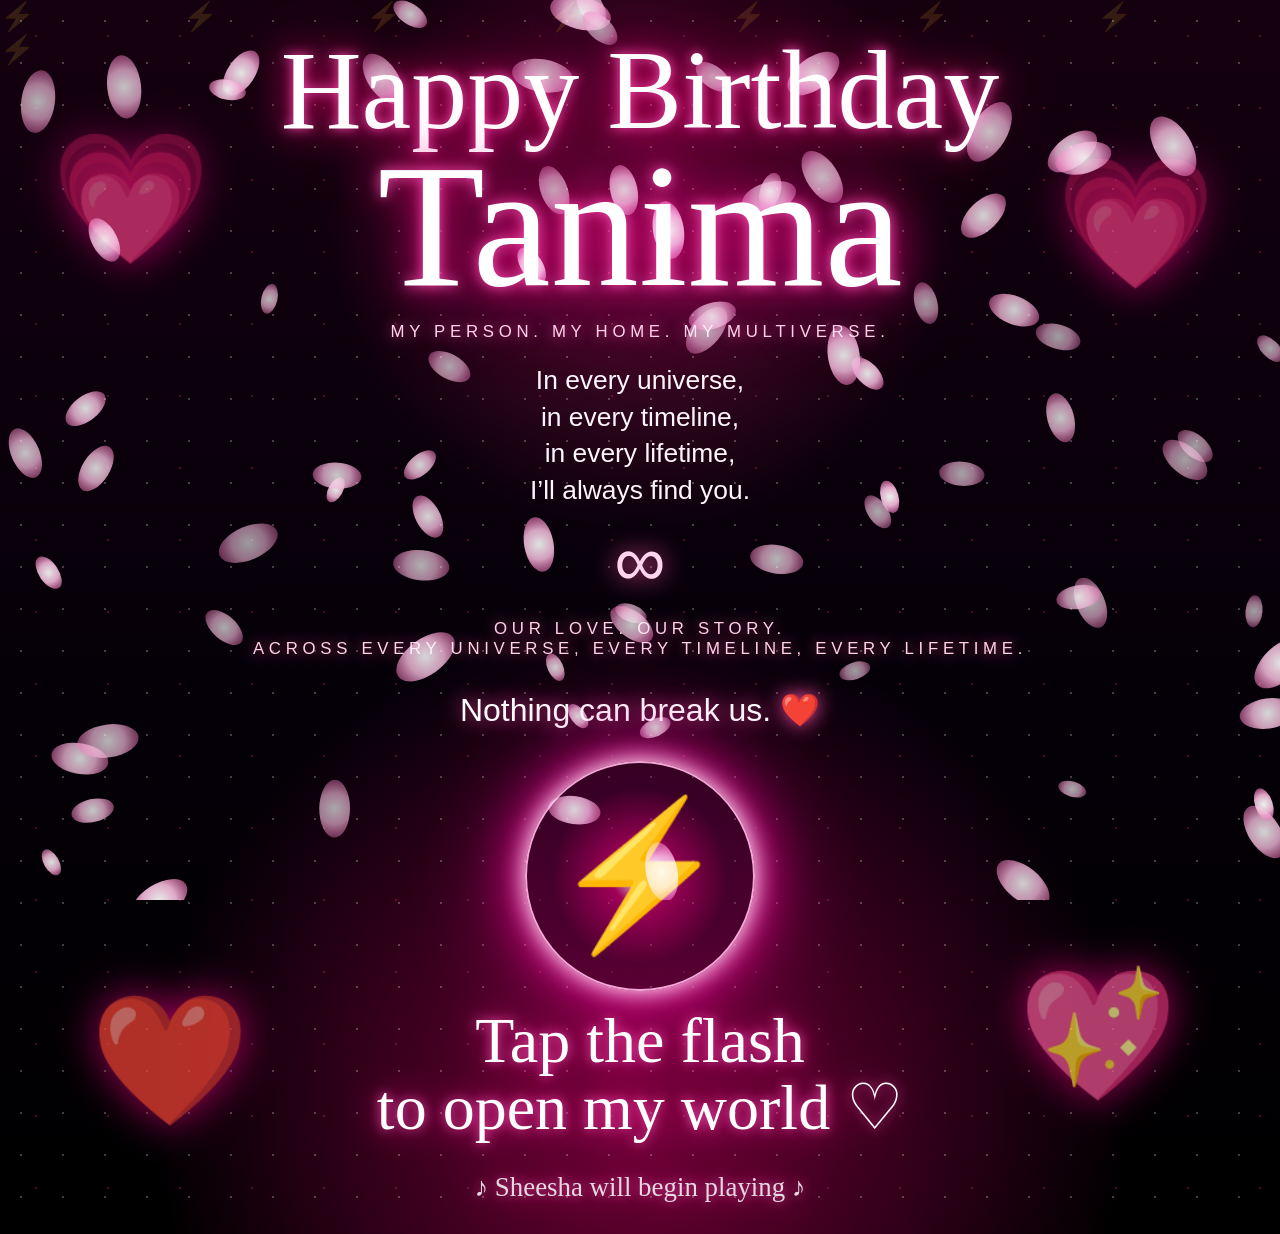
==== index.html @ 5e1d7622 "Add files via upload" ====
<!DOCTYPE html>
<html lang="en">
<head>
  <meta charset="UTF-8" />
  <meta name="viewport" content="width=device-width, initial-scale=1.0, viewport-fit=cover" />
  <title>Happy Birthday Tanima ❤️</title>
  <link rel="stylesheet" href="style.css?v=visiblepetalsrain1" />
</head>
<body>

<div id="carSequenceOverlay" class="car-sequence-overlay hidden-car-sequence">
  <iframe id="carSequenceFrame" title="Car Universe Sequence"></iframe>
</div>

<div id="birthdayFadeOverlay" class="birthday-fade-overlay hidden-fade"></div>
<audio id="bgMusic" loop>
  <source src="sheesha.mp3" type="audio/mpeg">
</audio>

<canvas id="petalCanvas" class="petal-canvas" aria-hidden="true"></canvas>

<section id="intro" class="intro-screen">
  <div class="stars"></div>
  <div class="balloons balloon-left">💗</div>
  <div class="balloons balloon-right">💗</div>
  <div class="balloons balloon-bottom-left">❤️</div>
  <div class="balloons balloon-bottom-right">💖</div>

  <div class="intro-content">
    <h2>Happy Birthday</h2>
    <h1>Tanima</h1>

    <p class="tagline">My person. My home. My multiverse.</p>

    <p class="quote">
      In every universe,<br>
      in every timeline,<br>
      in every lifetime,<br>
      I’ll always find you.
    </p>

    <div class="infinity">∞</div>

    <p class="small-quote">
      Our love. Our story.<br>
      Across every universe, every timeline, every lifetime.
    </p>

    <p class="break-text">Nothing can break us. ❤️</p>

    <button id="boltBtn" class="bolt-button">⚡</button>

    <p class="tap-text">Tap the flash<br>to open my world ♡<br><span>♪ Sheesha will begin playing ♪</span></p>
  </div>
</section>

<section id="timeline" class="timeline hidden">
  <div class="timeline-stars"></div>

  <svg class="constellation-map" viewBox="0 0 1000 1000" preserveAspectRatio="xMidYMid slice" aria-hidden="true">
    <g class="constellation constellation-one">
      <line x1="120" y1="210" x2="260" y2="160"></line>
      <line x1="260" y1="160" x2="390" y2="250"></line>
      <line x1="390" y1="250" x2="520" y2="190"></line>
      <circle cx="120" cy="210" r="7"></circle>
      <circle cx="260" cy="160" r="7"></circle>
      <circle cx="390" cy="250" r="7"></circle>
      <circle cx="520" cy="190" r="7"></circle>
    </g>

    <g class="constellation constellation-two">
      <line x1="620" y1="640" x2="710" y2="530"></line>
      <line x1="710" y1="530" x2="820" y2="590"></line>
      <line x1="820" y1="590" x2="890" y2="470"></line>
      <circle cx="620" cy="640" r="7"></circle>
      <circle cx="710" cy="530" r="7"></circle>
      <circle cx="820" cy="590" r="7"></circle>
      <circle cx="890" cy="470" r="7"></circle>
    </g>

    <g class="constellation heart-constellation">
      <path d="M500 640 C430 580 360 520 390 445 C415 385 485 395 500 450 C515 395 585 385 610 445 C640 520 570 580 500 640 Z"></path>
      <circle cx="390" cy="445" r="7"></circle>
      <circle cx="500" cy="450" r="7"></circle>
      <circle cx="610" cy="445" r="7"></circle>
      <circle cx="500" cy="640" r="7"></circle>
    </g>
  </svg>

  <div class="timeline-box">
    <h2 id="timelineTitle">Searching the multiverse...</h2>

    <div id="scanLog" class="scan-log">
      <p class="scan-line hidden-line">Scanning timelines...</p>
      <p class="scan-line hidden-line">Connection detected...</p>
      <p class="scan-line hidden-line">Soul recognized...</p>
      <p class="scan-line hidden-line">Synchronizing universes...</p>
    </div>

    <p id="foundText" class="found-hidden">Tanima Das found ❤️</p>
  </div>
</section>

<section id="videoPage" class="video-page hidden">
  <div class="hearts"></div>

  <main class="page">
    <section class="card">
      <h1 class="video-title">Nothing can break us<br><span>❤️</span></h1>
      <p class="subtitle">A little piece of my heart, made just for you.</p>

      
<div class="video-envelope left-envelope" data-envelope="left">
  <button class="envelope-btn" type="button" aria-label="Open cute note one">
    <span class="envelope-closed">💌</span>
    <span class="envelope-opened">📬</span>
  </button>
  <p class="envelope-label">Open me</p>
</div>

<div class="video-envelope right-envelope" data-envelope="right">
  <button class="envelope-btn" type="button" aria-label="Open cute note two">
    <span class="envelope-closed">💌</span>
    <span class="envelope-opened">📬</span>
  </button>
  <p class="envelope-label">No, open me</p>
</div>


      <div class="video-wrap">
        <video id="loveVideo" playsinline preload="auto" controls>
          <source src="love-video.mp4" type="video/mp4" />
        </video>

        <button id="startBtn" class="start-btn">
          Tap to open my heart ❤️
        </button>
      </div>

      <p class="note">Turn your volume up.</p>

      <!-- This is a normal link to a separate page, so it WILL work -->
      <a class="continue-btn" href="ending.html">Continue to the ending ❤️</a>
    </section>
  </main>
</section>


<div id="jokeEnvelopeModal" class="joke-modal hidden-joke">
  <div class="joke-letter">
    <button id="closeJokeLetter" class="close-joke" type="button">×</button>
    <div class="letter-paper">
      <h2 id="jokeTitle">A tiny note 💌</h2>
      <p id="jokeText"></p>
    </div>
  </div>
</div>


<script src="script.js?v=visiblepetalsrain1"></script>
</body>
</html>
---- style.css ----
*{box-sizing:border-box}
html,body{
  margin:0;
  min-height:100%;
  background:#000;
  color:white;
  font-family:-apple-system,BlinkMacSystemFont,"Segoe UI",Arial,sans-serif;
  overflow-x:hidden;
}
.hidden{display:none!important}

/* INTRO */
.intro-screen{
  min-height:100vh;
  position:relative;
  overflow:hidden;
  display:grid;
  place-items:center;
  padding:26px 16px;
  background:
    radial-gradient(circle at 50% 18%, rgba(255,31,139,.35), transparent 26%),
    radial-gradient(circle at 50% 90%, rgba(255,0,125,.45), transparent 38%),
    linear-gradient(180deg,#150010 0%,#050008 55%,#000 100%);
}
.intro-screen::before{
  content:"⚡ ⚡ ⚡ ⚡ ⚡ ⚡ ⚡ ⚡";
  position:absolute;
  inset:0;
  font-size:28px;
  opacity:.14;
  letter-spacing:70px;
  animation:lightningFloat 12s linear infinite;
}
@keyframes lightningFloat{from{transform:translateY(100vh)}to{transform:translateY(-120vh)}}
.stars::before{
  content:"";
  position:absolute;
  inset:0;
  background-image:
    radial-gradient(circle,rgba(255,255,255,.9) 1px,transparent 1.4px),
    radial-gradient(circle,rgba(255,80,180,.8) 1px,transparent 1.6px);
  background-size:42px 42px,72px 72px;
  opacity:.28;
  animation:shimmer 7s linear infinite;
}
@keyframes shimmer{0%,100%{opacity:.22}50%{opacity:.42}}
.intro-content{
  position:relative;
  z-index:2;
  width:min(920px,100%);
  text-align:center;
}
.intro-content h2{
  margin:0;
  font-family:"Brush Script MT","Segoe Script",cursive;
  font-size:clamp(3rem,11vw,7rem);
  font-weight:400;
  text-shadow:0 0 12px #ff50b4,0 0 34px #ff0078,0 0 80px rgba(255,0,120,.55);
}
.intro-content h1{
  margin:-8px 0 8px;
  font-family:"Brush Script MT","Segoe Script",cursive;
  font-size:clamp(4.6rem,18vw,11rem);
  font-weight:400;
  line-height:.9;
  text-shadow:0 0 14px #ff50b4,0 0 42px #ff0082,0 0 90px rgba(255,0,150,.55);
}
.tagline,.small-quote{
  text-transform:uppercase;
  letter-spacing:.28em;
  font-size:clamp(.72rem,2.3vw,1.05rem);
  color:#ffd2ea;
  text-shadow:0 0 14px rgba(255,78,170,.85);
}
.quote{
  margin:20px auto 12px;
  max-width:640px;
  font-size:clamp(1.08rem,4vw,1.65rem);
  line-height:1.38;
  color:#fff6fb;
}
.infinity{
  font-size:clamp(2.4rem,8vw,4.5rem);
  color:#ffd5ed;
  text-shadow:0 0 24px #ff50aa;
}
.break-text{
  font-size:clamp(1.2rem,4vw,2rem);
  text-shadow:0 0 20px #ff50aa;
}
.bolt-button{
  width:clamp(130px,34vw,230px);
  height:clamp(130px,34vw,230px);
  border-radius:50%;
  border:2px solid rgba(255,175,225,.95);
  color:white;
  background:radial-gradient(circle,rgba(255,255,255,.92),rgba(255,0,140,.5) 18%,rgba(85,0,65,.35) 55%,rgba(255,0,150,.08));
  font-size:clamp(4.2rem,15vw,9rem);
  cursor:pointer;
  box-shadow:0 0 24px white,0 0 55px #ff00a0,0 0 110px rgba(255,0,160,.75);
  animation:pulseBolt 1.5s ease-in-out infinite;
}
@keyframes pulseBolt{0%,100%{transform:scale(1)}50%{transform:scale(1.06);filter:brightness(1.35)}}
.tap-text{
  margin:16px 0 0;
  font-family:"Brush Script MT","Segoe Script",cursive;
  font-size:clamp(1.8rem,7vw,4rem);
  line-height:1.05;
  text-shadow:0 0 12px #ff50b4,0 0 36px #ff008c;
}
.tap-text span{font-size:.42em;opacity:.85}
.balloons{
  position:absolute;
  z-index:1;
  font-size:clamp(3rem,14vw,8rem);
  opacity:.72;
  filter:drop-shadow(0 0 22px rgba(255,0,140,.9));
  animation:float 4s ease-in-out infinite;
}
.balloon-left{left:4%;top:10%}.balloon-right{right:5%;top:12%;animation-delay:-1s}
.balloon-bottom-left{left:7%;bottom:8%;animation-delay:-2s}.balloon-bottom-right{right:8%;bottom:10%;animation-delay:-3s}
@keyframes float{0%,100%{transform:translateY(0) rotate(-4deg)}50%{transform:translateY(-18px) rotate(4deg)}}

/* TIMELINE */
.timeline{
  min-height:100vh;
  position:fixed;
  inset:0;
  z-index:9999;
  display:grid;
  place-items:center;
  text-align:center;
  background:radial-gradient(circle at center,rgba(255,255,255,.12),rgba(0,0,0,.96)),linear-gradient(180deg,#0f0018,#000);
  overflow:hidden;
}
.timeline-stars{
  position:absolute;
  inset:-200px;
  background-image:
    radial-gradient(circle,rgba(255,255,255,.95) 1px,transparent 1.6px),
    radial-gradient(circle,rgba(255,0,160,.8) 1px,transparent 1.8px);
  background-size:45px 45px,75px 75px;
  opacity:.45;
  animation:driftStars 10s linear infinite;
}
@keyframes driftStars{from{transform:translateY(0)}to{transform:translateY(-120px)}}
.timeline h2{
  position:relative;
  z-index:2;
  font-size:clamp(2rem,7vw,4rem);
  text-shadow:0 0 24px #ff00a0;
}
.timeline p{
  position:relative;
  z-index:2;
  margin-top:140px;
  font-size:clamp(1.8rem,6vw,3.3rem);
  color:#ffd7ef;
  text-shadow:0 0 18px #ff00a0;
}

/* VIDEO PAGE */
.video-page{
  min-height:100vh;
  background:radial-gradient(circle at top,#3a1426 0%,#09060a 55%,#000 100%);
}
.page{
  min-height:100vh;
  display:grid;
  place-items:center;
  padding:24px 14px;
}
.card{
  width:min(960px,100%);
  text-align:center;
  padding:20px 12px 28px;
  position:relative;
  z-index:2;
}
.video-title{
  margin:0 0 8px;
  font-size:clamp(2.4rem,8vw,5.4rem);
  line-height:1;
  letter-spacing:-.04em;
  text-shadow:0 0 16px rgba(255,144,185,.9),0 0 34px rgba(255,75,135,.7),0 0 60px rgba(255,20,100,.35);
}
.subtitle{margin:0 0 18px;opacity:.9;font-size:clamp(1rem,3vw,1.4rem)}
.video-wrap{
  position:relative;
  width:min(520px,100%);
  margin:0 auto;
  border-radius:28px;
  overflow:hidden;
  box-shadow:0 0 0 2px rgba(255,255,255,.12),0 18px 60px rgba(0,0,0,.65),0 0 50px rgba(255,73,137,.35);
  background:#000;
}
video{width:100%;display:block;background:#000}
.start-btn{
  position:absolute;
  inset:0;
  border:0;
  background:linear-gradient(rgba(0,0,0,.15),rgba(0,0,0,.65)),radial-gradient(circle,rgba(255,95,155,.35),rgba(0,0,0,.8));
  color:white;
  font-size:clamp(1.3rem,5vw,2.4rem);
  font-weight:800;
  cursor:pointer;
  text-shadow:0 0 18px white;
}
.start-btn.hidden-btn{opacity:0;pointer-events:none;transition:opacity .8s ease}
.note{margin:16px 0 0;opacity:.75}
.continue-btn{
  display:inline-block;
  margin-top:22px;
  padding:16px 28px;
  border-radius:999px;
  text-decoration:none;
  border:1px solid rgba(255,220,245,.95);
  background:linear-gradient(135deg,rgba(255,0,140,.55),rgba(255,120,200,.25));
  color:white;
  font-size:clamp(1.05rem,4vw,1.45rem);
  font-weight:900;
  box-shadow:0 0 26px rgba(255,0,160,.95),0 0 55px rgba(255,0,160,.45);
  animation:continuePulse 1.7s ease-in-out infinite;
}
@keyframes continuePulse{0%,100%{transform:scale(1)}50%{transform:scale(1.06)}}
.hearts::before,.hearts::after{
  content:"❤️ 💗 ❤️ 💞 💖";
  position:fixed;
  left:0;
  width:100%;
  font-size:28px;
  letter-spacing:36px;
  opacity:.18;
  white-space:nowrap;
  animation:floatHearts 18s linear infinite;
}
.hearts::before{top:90%}.hearts::after{top:110%;animation-delay:-8s;opacity:.12}
@keyframes floatHearts{from{transform:translateY(0) translateX(-10%)}to{transform:translateY(-140vh) translateX(10%)}}

/* ENDING PAGE */
.ending-body{background:#000;overflow:hidden}
.ending-page{
  min-height:100vh;
  position:relative;
  display:grid;
  place-items:center;
  overflow:hidden;
  background:
    radial-gradient(circle at center, rgba(255,98,180,.28), rgba(0,0,0,.92) 55%),
    linear-gradient(180deg,#160010 0%,#000 100%);
}
.flower-bg{
  position:absolute;
  inset:auto 0 -20px 0;
  min-height:80vh;
  display:flex;
  flex-wrap:wrap;
  align-content:flex-end;
  justify-content:space-around;
  gap:8px;
  padding:30px 8px;
}
.flower-bg span{
  font-size:clamp(3.6rem,11vw,8rem);
  opacity:0;
  transform:translateY(240px) scale(.25) rotate(-8deg);
  animation:flowerBloom 2.4s ease forwards;
  filter:drop-shadow(0 0 22px rgba(255,90,170,.95));
}
.flower-bg span:nth-child(2){animation-delay:.15s}.flower-bg span:nth-child(3){animation-delay:.30s}
.flower-bg span:nth-child(4){animation-delay:.45s}.flower-bg span:nth-child(5){animation-delay:.60s}
.flower-bg span:nth-child(6){animation-delay:.75s}.flower-bg span:nth-child(7){animation-delay:.90s}
.flower-bg span:nth-child(8){animation-delay:1.05s}.flower-bg span:nth-child(9){animation-delay:1.20s}
.flower-bg span:nth-child(10){animation-delay:1.35s}.flower-bg span:nth-child(11){animation-delay:1.5s}
.flower-bg span:nth-child(12){animation-delay:1.65s}.flower-bg span:nth-child(13){animation-delay:1.8s}
.flower-bg span:nth-child(14){animation-delay:1.95s}.flower-bg span:nth-child(15){animation-delay:2.1s}
@keyframes flowerBloom{to{opacity:1;transform:translateY(0) scale(1) rotate(0)}}
.ending-message{
  position:relative;
  z-index:2;
  text-align:center;
  padding:22px;
  width:min(900px,96%);
}
.ending-message h1{
  margin:0 0 12px;
  font-size:clamp(2.6rem,10vw,6rem);
  line-height:1;
  text-shadow:0 0 18px #ffb4e1,0 0 45px #ff00a0,0 0 90px rgba(255,0,160,.65);
}
.ending-message p{
  margin:8px 0;
  font-size:clamp(1.05rem,4vw,1.55rem);
  color:#ffe2f2;
  text-shadow:0 0 14px rgba(255,0,150,.9);
}
.replay-btn{
  display:inline-block;
  margin-top:26px;
  padding:16px 28px;
  border-radius:999px;
  text-decoration:none;
  border:1px solid rgba(255,220,245,.95);
  background:linear-gradient(135deg,rgba(255,0,140,.55),rgba(255,120,200,.24));
  color:white;
  font-size:clamp(1rem,3.6vw,1.35rem);
  font-weight:900;
  box-shadow:0 0 26px rgba(255,0,160,.95),inset 0 0 14px rgba(255,255,255,.12);
  animation:continuePulse 1.7s ease-in-out infinite;
}


/* Transition text fixed + centered */
.timeline{
  place-items:center !important;
  text-align:center !important;
}

.timeline-box{
  position:relative;
  z-index:2;
  display:flex;
  flex-direction:column;
  align-items:center;
  justify-content:center;
  width:min(900px,94%);
  min-height:260px;
}

.timeline h2{
  margin:0 0 26px !important;
}

.timeline p{
  margin:0 !important;
  transition:opacity .8s ease, transform .8s ease;
}

.found-hidden{
  opacity:0;
  transform:translateY(14px);
}

.found-show{
  opacity:1 !important;
  transform:translateY(0) !important;
}


/* Behind the scenes button */
.ending-buttons{
  display:flex;
  flex-direction:column;
  align-items:center;
  gap:18px;
}

.bts-btn{
  opacity:0;
  transform:translateY(18px);
  transition:
    opacity 1s ease,
    transform 1s ease;
}

.bts-btn.show-bts{
  opacity:1;
  transform:translateY(0);
}

.bts-btn,
.close-bts{
  padding:14px 24px;
  border-radius:999px;
  border:1px solid rgba(255,220,245,.95);
  background:linear-gradient(135deg,rgba(255,0,140,.45),rgba(255,120,200,.2));
  color:white;
  font-size:clamp(.95rem,3vw,1.2rem);
  font-weight:800;
  cursor:pointer;
  box-shadow:
    0 0 18px rgba(255,0,160,.85),
    inset 0 0 12px rgba(255,255,255,.08);
}

/* Modal */
.bts-modal{
  position:fixed;
  inset:0;
  z-index:9999999;
  display:grid;
  place-items:center;
  background:rgba(0,0,0,.86);
  backdrop-filter:blur(12px);
}

.hidden-bts{
  display:none;
}

.bts-content{
  width:min(950px,92%);
  max-height:88vh;
  overflow:auto;
  border-radius:26px;
  padding:28px;
  background:
    radial-gradient(circle at top, rgba(255,0,160,.22), rgba(0,0,0,.92)),
    linear-gradient(180deg,#170012,#020003);
  border:1px solid rgba(255,255,255,.12);
  box-shadow:
    0 0 45px rgba(255,0,160,.4),
    0 0 120px rgba(255,0,160,.18);
}

.bts-content h2{
  margin-top:0;
  font-size:clamp(2rem,7vw,4rem);
  text-align:center;
  text-shadow:
    0 0 18px rgba(255,255,255,.9),
    0 0 45px rgba(255,0,160,1);
}

.bts-content p{
  text-align:center;
  font-size:clamp(1rem,3vw,1.35rem);
  color:#ffe4f4;
}

.code-window{
  margin-top:22px;
  border-radius:18px;
  overflow:auto;
  background:#050505;
  border:1px solid rgba(255,255,255,.08);
  box-shadow:inset 0 0 25px rgba(255,255,255,.04);
}

.code-window pre{
  margin:0;
  padding:24px;
  color:#ffb7dd;
  font-size:.95rem;
  line-height:1.7;
  white-space:pre-wrap;
}


#actualCode{
  color:#ffb7dd;
  font-size:.78rem;
  line-height:1.45;
  text-align:left;
  max-height:55vh;
  overflow:auto;
  white-space:pre-wrap;
}


.handmade-line{
  margin-top:18px;
  margin-bottom:10px;
  text-align:center;
  font-size:clamp(1rem,3vw,1.35rem);
  color:#ffe4f4;
  text-shadow:
    0 0 12px rgba(255,255,255,0.7),
    0 0 28px rgba(255,0,160,0.8);
  line-height:1.6;
}


.scan-log{
  margin-top:8px;
  margin-bottom:30px;
  min-height:140px;
  display:flex;
  flex-direction:column;
  align-items:center;
  justify-content:center;
  gap:10px;
}

.scan-line{
  margin:0;
  font-size:clamp(1rem,3.2vw,1.4rem) !important;
  color:#ffd9ef !important;
  letter-spacing:.08em;
  text-shadow:0 0 12px rgba(255,0,160,.85);
  transition:
    opacity .7s ease,
    transform .7s ease;
}

.hidden-line{
  opacity:0;
  transform:translateY(10px);
}

.show-line{
  opacity:1;
  transform:translateY(0);
}


/* SUPER OBVIOUS CONSTELLATION TRANSITION FIX */
.timeline{
  position:fixed !important;
  inset:0 !important;
  z-index:9999999 !important;
  display:grid !important;
  place-items:center !important;
  text-align:center !important;
  background:
    radial-gradient(circle at center, rgba(255, 80, 180, 0.16), rgba(0,0,0,0.98) 62%),
    linear-gradient(180deg, #160024 0%, #000 100%) !important;
  overflow:hidden !important;
}

.timeline.hidden{
  display:none !important;
}

.timeline-stars{
  position:absolute !important;
  inset:-200px !important;
  background-image:
    radial-gradient(circle, rgba(255,255,255,1) 1px, transparent 1.8px),
    radial-gradient(circle, rgba(255,0,160,.9) 1px, transparent 2px),
    radial-gradient(circle, rgba(115,220,255,.75) 1px, transparent 1.7px) !important;
  background-size:38px 38px, 68px 68px, 110px 110px !important;
  opacity:.55 !important;
  animation:driftStars 11s linear infinite !important;
}

.constellation-map{
  position:absolute;
  inset:0;
  width:100%;
  height:100%;
  z-index:1;
  opacity:.95;
  filter: drop-shadow(0 0 16px rgba(255, 70, 180, .9));
  animation: constellationFloat 8s ease-in-out infinite;
}

.constellation line,
.constellation path{
  fill:none;
  stroke:rgba(255, 210, 240, .86);
  stroke-width:3;
  stroke-linecap:round;
  stroke-dasharray:12 14;
  animation: constellationDash 3.2s linear infinite;
}

.constellation circle{
  fill:white;
  stroke:rgba(255, 0, 170, .95);
  stroke-width:3;
  filter: drop-shadow(0 0 12px rgba(255,255,255,.95));
  animation: starPulse 1.8s ease-in-out infinite;
}

.heart-constellation path{
  stroke:rgba(255, 80, 170, .95);
  stroke-width:4;
}

@keyframes constellationDash{
  from{ stroke-dashoffset:0; }
  to{ stroke-dashoffset:-52; }
}

@keyframes constellationFloat{
  0%,100%{ transform:scale(1) rotate(0deg); opacity:.86; }
  50%{ transform:scale(1.035) rotate(.4deg); opacity:1; }
}

@keyframes starPulse{
  0%,100%{ transform:scale(1); opacity:.7; }
  50%{ transform:scale(1.35); opacity:1; }
}

.timeline-box{
  position:relative !important;
  z-index:3 !important;
  width:min(900px,94%) !important;
  min-height:430px !important;
  display:flex !important;
  flex-direction:column !important;
  align-items:center !important;
  justify-content:center !important;
  padding:24px !important;
  border-radius:32px !important;
  background:rgba(0,0,0,.18) !important;
  backdrop-filter:blur(2px) !important;
}

#timelineTitle{
  margin:0 0 28px !important;
  font-size:clamp(2rem,7vw,4.2rem) !important;
  text-shadow:
    0 0 18px rgba(255,255,255,.9),
    0 0 36px rgba(255,0,160,1),
    0 0 80px rgba(255,0,160,.55) !important;
}

.scan-log{
  margin-top:8px !important;
  margin-bottom:30px !important;
  min-height:150px !important;
  display:flex !important;
  flex-direction:column !important;
  align-items:center !important;
  justify-content:center !important;
  gap:12px !important;
}

.scan-line{
  margin:0 !important;
  font-size:clamp(1rem,3.2vw,1.45rem) !important;
  color:#ffd9ef !important;
  letter-spacing:.08em !important;
  text-shadow:0 0 14px rgba(255,0,160,1) !important;
  transition:opacity .7s ease, transform .7s ease !important;
}

.hidden-line{
  opacity:0 !important;
  transform:translateY(10px) !important;
}

.show-line{
  opacity:1 !important;
  transform:translateY(0) !important;
}

#foundText{
  margin-top:18px !important;
  font-size:clamp(1.9rem,6vw,3.7rem) !important;
  color:#ffd7ef !important;
  text-shadow:
    0 0 18px rgba(255,255,255,.9),
    0 0 35px rgba(255,0,160,1),
    0 0 75px rgba(255,0,160,.65) !important;
  transition:opacity .8s ease, transform .8s ease !important;
}

.found-hidden{
  opacity:0 !important;
  transform:translateY(14px) !important;
}

.found-show{
  opacity:1 !important;
  transform:translateY(0) !important;
}


/* =========================================================
   FULL MEMORY UNIVERSE PAGE - RELIABLE GITHUB PAGES VERSION
========================================================= */

.memory-body{
  margin:0;
  min-height:100vh;
  background:#000;
  overflow:hidden;
  color:white;
  font-family:-apple-system,BlinkMacSystemFont,"Segoe UI",Arial,sans-serif;
}

.memory-transition,
.memory-universe-page{
  position:fixed;
  inset:0;
  min-height:100vh;
  overflow:hidden;
  background:
    radial-gradient(circle at center, rgba(255,70,175,.18), rgba(0,0,0,.98) 62%),
    linear-gradient(180deg,#160024,#000);
}

.memory-transition{
  z-index:99999;
  display:grid;
  place-items:center;
  transition:opacity 1.2s ease;
}

.fade-away-memory{
  opacity:0;
}

.memory-stars::before{
  content:"";
  position:absolute;
  inset:-200px;
  background-image:
    radial-gradient(circle, rgba(255,255,255,1) 1px, transparent 1.7px),
    radial-gradient(circle, rgba(255,0,160,.85) 1px, transparent 2px),
    radial-gradient(circle, rgba(120,220,255,.7) 1px, transparent 1.8px);
  background-size:42px 42px, 72px 72px, 112px 112px;
  opacity:.45;
  animation:memoryStarsMove 18s linear infinite;
}

@keyframes memoryStarsMove{
  from{ transform:translateY(0); }
  to{ transform:translateY(-220px); }
}

.memory-constellations{
  position:absolute;
  inset:0;
  width:100%;
  height:100%;
  opacity:.9;
  z-index:1;
  filter:drop-shadow(0 0 18px rgba(255,80,180,.9));
  animation:memoryConstellationFloat 7s ease-in-out infinite;
}

.memory-constellations line,
.memory-constellations path{
  fill:none;
  stroke:rgba(255,220,245,.9);
  stroke-width:4;
  stroke-linecap:round;
  stroke-dasharray:12 14;
  animation:memoryDash 3s linear infinite;
}

.memory-constellations circle{
  fill:white;
  stroke:rgba(255,0,160,.95);
  stroke-width:3;
  filter:drop-shadow(0 0 13px white);
  animation:memoryStarPulse 1.7s ease-in-out infinite;
}

@keyframes memoryDash{
  from{ stroke-dashoffset:0; }
  to{ stroke-dashoffset:-52; }
}

@keyframes memoryConstellationFloat{
  0%,100%{ transform:scale(1); }
  50%{ transform:scale(1.04); }
}

@keyframes memoryStarPulse{
  0%,100%{ opacity:.65; transform:scale(1); }
  50%{ opacity:1; transform:scale(1.35); }
}

.memory-transition-box{
  position:relative;
  z-index:3;
  text-align:center;
  width:min(900px,94%);
  padding:24px;
}

.memory-transition-box h1{
  margin:0 0 34px;
  font-size:clamp(2rem,7vw,4.3rem);
  line-height:1.05;
  text-shadow:
    0 0 18px rgba(255,255,255,.9),
    0 0 36px rgba(255,0,160,1),
    0 0 80px rgba(255,0,160,.55);
}

.memory-scan{
  opacity:0;
  margin:12px 0;
  font-size:clamp(1rem,3.2vw,1.45rem);
  color:#ffd9ef;
  letter-spacing:.08em;
  text-shadow:0 0 14px rgba(255,0,160,1);
}

.line1{ animation:memoryScanLine .8s ease forwards; animation-delay:.8s; }
.line2{ animation:memoryScanLine .8s ease forwards; animation-delay:1.5s; }
.line3{ animation:memoryScanLine .8s ease forwards; animation-delay:2.2s; }

.memory-found{
  opacity:0;
  margin-top:30px;
  font-size:clamp(1.9rem,6vw,3.7rem);
  color:#ffd7ef;
  text-shadow:
    0 0 18px rgba(255,255,255,.9),
    0 0 35px rgba(255,0,160,1),
    0 0 75px rgba(255,0,160,.65);
  animation:memoryFoundAppear 1s ease forwards;
  animation-delay:3.7s;
}

@keyframes memoryScanLine{
  to{ opacity:1; transform:translateY(0); }
}

@keyframes memoryFoundAppear{
  from{ opacity:0; transform:translateY(16px); }
  to{ opacity:1; transform:translateY(0); }
}

.hidden-memory{
  display:none !important;
}

.memory-universe-page{
  z-index:99998;
}

.memory-message{
  position:absolute;
  top:6%;
  left:0;
  width:100%;
  text-align:center;
  z-index:4;
  padding:0 16px;
}

.memory-message h1{
  margin:0 0 14px;
  font-size:clamp(1.8rem,6vw,3.5rem);
  text-shadow:0 0 22px rgba(255,0,160,.9);
}

.memory-message p{
  margin:8px 0;
  font-size:clamp(1.15rem,4vw,2rem);
  color:#ffe1f3;
  text-shadow:0 0 16px rgba(255,0,160,.85);
}

.memory-container{
  position:absolute;
  inset:0;
  z-index:2;
}

.floating-memory{
  position:absolute;
  width:clamp(130px,25vw,260px);
  border-radius:22px;
  object-fit:cover;
  box-shadow:
    0 0 0 2px rgba(255,255,255,.18),
    0 0 28px rgba(255,80,180,.72),
    0 20px 55px rgba(0,0,0,.6);
  opacity:0;
  animation:
    memoryPhotoAppear 2s ease forwards,
    memoryPhotoFloat 8s ease-in-out infinite;
}

@keyframes memoryPhotoAppear{
  from{ opacity:0; transform:translateY(40px) scale(.88) rotate(-3deg); }
  to{ opacity:1; transform:translateY(0) scale(1) rotate(0deg); }
}

@keyframes memoryPhotoFloat{
  0%,100%{ translate:0 0; }
  50%{ translate:0 -18px; }
}

.memory-pos-1{ left:6%; top:27%; animation-delay:0s, 0s; }
.memory-pos-2{ right:7%; top:22%; animation-delay:0s, .3s; }
.memory-pos-3{ left:35%; top:34%; animation-delay:0s, .6s; }
.memory-pos-4{ left:9%; bottom:14%; animation-delay:0s, .9s; }
.memory-pos-5{ right:9%; bottom:12%; animation-delay:0s, 1.2s; }
.memory-pos-6{ left:42%; bottom:8%; animation-delay:0s, 1.5s; }
.memory-pos-7{ left:23%; top:58%; animation-delay:0s, 1.8s; }
.memory-pos-8{ right:24%; top:55%; animation-delay:0s, 2.1s; }

.memory-final{
  position:absolute;
  bottom:8%;
  left:0;
  width:100%;
  text-align:center;
  z-index:5;
  opacity:0;
  font-size:clamp(1.5rem,5.5vw,3rem);
  color:#ffd7ef;
  padding:0 16px;
  text-shadow:
    0 0 18px rgba(255,255,255,.85),
    0 0 35px rgba(255,0,160,1);
  animation:memoryFinalAppear 2s ease forwards;
  animation-delay:13s;
}

@keyframes memoryFinalAppear{
  to{ opacity:1; }
}

.restart-universe{
  position:absolute;
  left:50%;
  bottom:2.5%;
  transform:translateX(-50%);
  z-index:6;
  text-decoration:none;
  color:white;
  padding:14px 24px;
  border-radius:999px;
  border:1px solid rgba(255,220,245,.95);
  background:linear-gradient(135deg,rgba(255,0,140,.55),rgba(255,120,200,.25));
  font-size:clamp(.95rem,3.2vw,1.2rem);
  font-weight:900;
  box-shadow:
    0 0 26px rgba(255,0,160,.95),
    0 0 55px rgba(255,0,160,.45);
}

@media (max-width:700px){
  .floating-memory{
    width:clamp(105px,30vw,165px);
  }

  .memory-message{
    top:5%;
  }

  .memory-pos-3{ left:36%; top:42%; }
  .memory-pos-6{ left:38%; bottom:14%; }
}


/* =========================================================
   SUNSET UNIVERSE COLLAPSE RESTART - FULLY INTEGRATED
========================================================= */

.sunset-collapse{
  position:fixed;
  inset:0;
  z-index:999999999;
  background:#000;
  overflow:hidden;
  display:block;
}

.hidden-sunset{
  display:none !important;
}

.sunset-stars::before{
  content:"";
  position:absolute;
  inset:-200px;
  background-image:
    radial-gradient(circle, rgba(255,255,255,.9) 1px, transparent 1.7px),
    radial-gradient(circle, rgba(255,170,95,.75) 1px, transparent 2px),
    radial-gradient(circle, rgba(255,90,145,.65) 1px, transparent 1.8px);
  background-size:55px 55px, 82px 82px, 120px 120px;
  opacity:.28;
  animation:collapseStars 5.6s ease forwards;
}

@keyframes collapseStars{
  0%{
    transform:scale(1);
    opacity:.28;
  }
  65%{
    transform:scale(1.8);
    opacity:.16;
  }
  100%{
    transform:scale(2.6);
    opacity:0;
  }
}

.restarting-fate{
  position:absolute;
  left:50%;
  top:42%;
  transform:translate(-50%,-50%);
  color:white;
  font-size:clamp(1.5rem,5vw,3rem);
  letter-spacing:.08em;
  opacity:0;
  z-index:3;
  text-align:center;
  white-space:nowrap;
  text-shadow:
    0 0 20px rgba(255,210,150,.95),
    0 0 50px rgba(255,130,90,.75),
    0 0 85px rgba(255,70,130,.55);
  animation:fateAppear 2.2s ease forwards;
}

@keyframes fateAppear{
  0%{
    opacity:0;
    transform:translate(-50%,-50%) scale(.92);
  }
  100%{
    opacity:1;
    transform:translate(-50%,-50%) scale(1);
  }
}

.sunset-core{
  position:absolute;
  left:50%;
  top:50%;
  width:28px;
  height:28px;
  border-radius:50%;
  transform:translate(-50%,-50%) scale(0);
  z-index:4;
  background:
    radial-gradient(circle at center,
      rgba(255,255,255,1) 0%,
      rgba(255,232,165,1) 16%,
      rgba(255,188,90,1) 35%,
      rgba(255,125,86,1) 56%,
      rgba(255,83,130,.98) 78%,
      rgba(255,47,110,.88) 100%);
  box-shadow:
    0 0 35px rgba(255,255,255,.98),
    0 0 85px rgba(255,210,120,.98),
    0 0 170px rgba(255,130,85,.82),
    0 0 280px rgba(255,70,130,.62);
  animation:sunsetExpand 2.55s cubic-bezier(.12,.84,.32,1) forwards;
  animation-delay:2.65s;
}

@keyframes sunsetExpand{
  0%{
    transform:translate(-50%,-50%) scale(0);
    opacity:0;
  }
  12%{
    opacity:1;
    transform:translate(-50%,-50%) scale(1.2);
  }
  34%{
    transform:translate(-50%,-50%) scale(7);
  }
  68%{
    transform:translate(-50%,-50%) scale(45);
  }
  100%{
    transform:translate(-50%,-50%) scale(135);
    opacity:1;
  }
}

.restart-universe{
  cursor:pointer;
  border:1px solid rgba(255,220,245,.95);
}


/* =========================================================
   HD SUNSET RESTART UPGRADE + MEMORY DISSOLVE
========================================================= */

.memory-fade-curtain{
  position:fixed;
  inset:0;
  z-index:99999990;
  pointer-events:none;
  background:
    radial-gradient(circle at center, rgba(255,120,185,0.10), rgba(0,0,0,0.82) 62%, rgba(0,0,0,0.96) 100%);
  opacity:0;
  transition:opacity 2.8s ease;
}

.memory-fade-curtain.fade-in-curtain{
  opacity:1;
}

.sunset-collapse{
  background:
    radial-gradient(circle at center, rgba(70,18,10,.25), rgba(0,0,0,1) 68%),
    #000 !important;
}

.sunset-aura{
  position:absolute;
  left:50%;
  top:50%;
  width:34vmin;
  height:34vmin;
  border-radius:50%;
  transform:translate(-50%,-50%) scale(0);
  z-index:3;
  background:
    radial-gradient(circle,
      rgba(255,255,255,.75) 0%,
      rgba(255,228,165,.55) 18%,
      rgba(255,160,85,.38) 38%,
      rgba(255,86,130,.26) 62%,
      transparent 76%);
  filter:blur(18px);
  opacity:0;
  animation:sunsetAuraBloom 3.4s ease forwards;
  animation-delay:2.1s;
}

@keyframes sunsetAuraBloom{
  0%{
    opacity:0;
    transform:translate(-50%,-50%) scale(.1);
  }
  45%{
    opacity:1;
    transform:translate(-50%,-50%) scale(1.2);
  }
  100%{
    opacity:1;
    transform:translate(-50%,-50%) scale(8);
  }
}

.sunset-ring{
  position:absolute;
  left:50%;
  top:50%;
  width:70px;
  height:70px;
  border-radius:50%;
  transform:translate(-50%,-50%) scale(0);
  z-index:5;
  opacity:0;
  border:2px solid rgba(255,235,190,.9);
  box-shadow:
    0 0 24px rgba(255,255,255,.9),
    0 0 55px rgba(255,190,90,.85),
    0 0 90px rgba(255,90,140,.65);
}

.ring-one{
  animation:sunsetRingBurst 2.4s cubic-bezier(.12,.84,.32,1) forwards;
  animation-delay:2.5s;
}

.ring-two{
  border-color:rgba(255,118,150,.8);
  animation:sunsetRingBurst 2.7s cubic-bezier(.12,.84,.32,1) forwards;
  animation-delay:2.75s;
}

@keyframes sunsetRingBurst{
  0%{
    opacity:0;
    transform:translate(-50%,-50%) scale(.1);
  }
  15%{
    opacity:1;
  }
  80%{
    opacity:.75;
  }
  100%{
    opacity:0;
    transform:translate(-50%,-50%) scale(28);
  }
}

.sunset-core{
  width:38px !important;
  height:38px !important;
  background:
    radial-gradient(circle at 42% 38%,
      rgba(255,255,255,1) 0%,
      rgba(255,250,225,1) 10%,
      rgba(255,230,150,1) 22%,
      rgba(255,184,85,1) 39%,
      rgba(255,120,82,1) 58%,
      rgba(255,76,135,.98) 76%,
      rgba(165,44,110,.9) 100%) !important;
  box-shadow:
    0 0 26px rgba(255,255,255,1),
    0 0 65px rgba(255,228,145,1),
    0 0 130px rgba(255,160,75,.95),
    0 0 230px rgba(255,88,125,.78),
    0 0 340px rgba(255,48,140,.50) !important;
  filter:saturate(1.25) contrast(1.08);
  animation:sunsetExpandHD 2.75s cubic-bezier(.10,.86,.25,1) forwards !important;
  animation-delay:2.85s !important;
}

@keyframes sunsetExpandHD{
  0%{
    transform:translate(-50%,-50%) scale(0);
    opacity:0;
    filter:saturate(1.25) contrast(1.08) blur(0px);
  }
  12%{
    opacity:1;
    transform:translate(-50%,-50%) scale(1.15);
  }
  28%{
    transform:translate(-50%,-50%) scale(4.5);
    filter:saturate(1.35) contrast(1.12) blur(.2px);
  }
  58%{
    transform:translate(-50%,-50%) scale(34);
    filter:saturate(1.45) contrast(1.16) blur(.5px);
  }
  100%{
    transform:translate(-50%,-50%) scale(155);
    opacity:1;
    filter:saturate(1.5) contrast(1.2) blur(.8px);
  }
}

.sunset-stars::before{
  background-image:
    radial-gradient(circle, rgba(255,255,255,1) 1px, transparent 1.7px),
    radial-gradient(circle, rgba(255,205,115,.9) 1px, transparent 2px),
    radial-gradient(circle, rgba(255,85,145,.75) 1px, transparent 1.8px) !important;
  animation:collapseStarsHD 5.8s ease forwards !important;
}

@keyframes collapseStarsHD{
  0%{
    transform:scale(1) rotate(0deg);
    opacity:.32;
    filter:blur(0);
  }
  55%{
    transform:scale(1.55) rotate(2deg);
    opacity:.20;
    filter:blur(1px);
  }
  100%{
    transform:scale(2.8) rotate(5deg);
    opacity:0;
    filter:blur(5px);
  }
}


/* =========================================================
   FINAL SUNSET HEARTBEAT RESTART
   detailed orb -> shrink -> heartbeat -> birthday fade-in
========================================================= */

.birthday-fade-overlay{
  position:fixed;
  inset:0;
  z-index:999999999;
  background:#000;
  opacity:1;
  pointer-events:none;
  transition:opacity 2.2s ease;
}

.birthday-fade-overlay.fade-away-birthday{
  opacity:0;
}

.hidden-fade{
  display:none !important;
}

/* Reset/override older portal pieces */
.sunset-aura,
.sunset-ring,
.sunset-core{
  display:none !important;
}

.sunset-collapse{
  position:fixed !important;
  inset:0 !important;
  z-index:999999999 !important;
  overflow:hidden !important;
  background:#000 !important;
}

.hidden-sunset{
  display:none !important;
}

.sunset-stars::before{
  content:"";
  position:absolute;
  inset:-200px;
  background-image:
    radial-gradient(circle, rgba(255,255,255,1) 1px, transparent 1.7px),
    radial-gradient(circle, rgba(255,190,95,.85) 1px, transparent 2px),
    radial-gradient(circle, rgba(255,90,150,.75) 1px, transparent 1.8px);
  background-size:55px 55px, 84px 84px, 125px 125px;
  opacity:.28;
  animation:finalStarsCollapse 7.2s ease forwards;
}

@keyframes finalStarsCollapse{
  0%{
    transform:scale(1) rotate(0deg);
    opacity:.3;
    filter:blur(0px);
  }
  55%{
    transform:scale(1.45) rotate(2deg);
    opacity:.18;
    filter:blur(1px);
  }
  100%{
    transform:scale(2.4) rotate(5deg);
    opacity:0;
    filter:blur(5px);
  }
}

.restarting-fate{
  position:absolute !important;
  left:50% !important;
  top:38% !important;
  transform:translate(-50%,-50%) !important;
  color:white !important;
  font-size:clamp(1.45rem,5vw,3rem) !important;
  letter-spacing:.08em !important;
  opacity:0 !important;
  z-index:10 !important;
  text-align:center !important;
  white-space:nowrap !important;
  text-shadow:
    0 0 18px rgba(255,255,255,.85),
    0 0 45px rgba(255,170,95,.9),
    0 0 90px rgba(255,80,140,.65) !important;
  animation:finalFateText 5.8s ease forwards !important;
}

@keyframes finalFateText{
  0%{ opacity:0; transform:translate(-50%,-50%) scale(.94); }
  22%{ opacity:1; transform:translate(-50%,-50%) scale(1); }
  70%{ opacity:1; transform:translate(-50%,-50%) scale(1); }
  100%{ opacity:0; transform:translate(-50%,-50%) scale(.98); }
}

.sunset-portal{
  position:absolute;
  inset:0;
  z-index:9;
  display:grid;
  place-items:center;
}

.sunset-orb{
  position:relative;
  width:clamp(96px, 20vmin, 210px);
  height:clamp(96px, 20vmin, 210px);
  border-radius:50%;
  transform:scale(0);
  opacity:0;
  animation:finalSunsetOrbJourney 7.2s cubic-bezier(.14,.82,.24,1) forwards;
}

/* crisp detailed center */
.sunset-orb-core{
  position:absolute;
  inset:0;
  border-radius:50%;
  background:
    radial-gradient(circle at 38% 34%,
      rgba(255,255,255,1) 0%,
      rgba(255,252,228,1) 8%,
      rgba(255,231,145,1) 19%,
      rgba(255,184,78,1) 35%,
      rgba(255,122,73,1) 54%,
      rgba(255,73,130,1) 74%,
      rgba(145,38,110,1) 100%);
  box-shadow:
    inset -18px -18px 32px rgba(80,15,70,.34),
    inset 14px 12px 28px rgba(255,255,255,.28),
    0 0 24px rgba(255,255,255,.95),
    0 0 70px rgba(255,218,130,.95),
    0 0 130px rgba(255,138,80,.72),
    0 0 210px rgba(255,74,135,.48);
  overflow:hidden;
}

/* animated texture/highlight */
.sunset-orb-core::before{
  content:"";
  position:absolute;
  inset:-30%;
  border-radius:50%;
  background:
    conic-gradient(from 20deg,
      rgba(255,255,255,.22),
      rgba(255,210,112,.18),
      rgba(255,95,135,.18),
      rgba(255,180,75,.16),
      rgba(255,255,255,.22));
  animation:orbSurfaceMove 4s linear infinite;
  mix-blend-mode:screen;
  opacity:.55;
}

.sunset-orb-core::after{
  content:"";
  position:absolute;
  inset:10%;
  border-radius:50%;
  border:1.5px solid rgba(255,255,255,.28);
  box-shadow:
    0 0 18px rgba(255,255,255,.45),
    inset 0 0 18px rgba(255,255,255,.16);
}

@keyframes orbSurfaceMove{
  from{ transform:rotate(0deg) scale(1.05); }
  to{ transform:rotate(360deg) scale(1.05); }
}

/* crisp ring */
.sunset-orb-ring{
  position:absolute;
  inset:-7%;
  border-radius:50%;
  border:3px solid rgba(255,232,180,.78);
  box-shadow:
    0 0 24px rgba(255,255,255,.8),
    0 0 54px rgba(255,190,80,.84),
    0 0 92px rgba(255,80,140,.55),
    inset 0 0 22px rgba(255,255,255,.28);
  animation:ringRotate 5.4s linear infinite;
}

.sunset-orb-ring::before{
  content:"";
  position:absolute;
  inset:-12%;
  border-radius:50%;
  border:1px dashed rgba(255,135,120,.65);
  animation:ringRotateReverse 7s linear infinite;
}

@keyframes ringRotate{
  from{ transform:rotate(0deg); }
  to{ transform:rotate(360deg); }
}

@keyframes ringRotateReverse{
  from{ transform:rotate(360deg); }
  to{ transform:rotate(0deg); }
}

/* soft outside glow only, not blurring the crisp orb */
.sunset-orb-aura{
  position:absolute;
  inset:-70%;
  border-radius:50%;
  background:
    radial-gradient(circle,
      rgba(255,255,255,.18) 0%,
      rgba(255,220,135,.22) 22%,
      rgba(255,132,82,.18) 42%,
      rgba(255,72,135,.15) 58%,
      transparent 76%);
  filter:blur(22px);
  z-index:-1;
  animation:auraBreath 2.2s ease-in-out infinite;
}

@keyframes auraBreath{
  0%,100%{ opacity:.75; transform:scale(.96); }
  50%{ opacity:1; transform:scale(1.08); }
}

/* Orb opens, shrinks to heartbeat dot, then disappears into fade-in */
@keyframes finalSunsetOrbJourney{
  0%{
    opacity:0;
    transform:scale(0);
  }
  12%{
    opacity:1;
    transform:scale(.85);
  }
  30%{
    opacity:1;
    transform:scale(1.45);
  }
  46%{
    opacity:1;
    transform:scale(.18);
  }
  56%{
    opacity:1;
    transform:scale(.26);
  }
  64%{
    opacity:1;
    transform:scale(.16);
  }
  72%{
    opacity:1;
    transform:scale(.25);
  }
  82%{
    opacity:1;
    transform:scale(.13);
  }
  100%{
    opacity:0;
    transform:scale(.05);
  }
}


/* =========================================================
   SAFE CAR SEQUENCE OVERLAY
   Uses isolated iframe so car CSS cannot break the main site.
========================================================= */

.car-sequence-overlay{
  position:fixed;
  inset:0;
  z-index:99999999;
  background:#000;
  overflow:hidden;
  opacity:1;
  transition:opacity 1.4s ease;
}

.car-sequence-overlay.hidden-car-sequence{
  display:none !important;
}

.car-sequence-overlay.fade-out-car-sequence{
  opacity:0;
}

#carSequenceFrame{
  width:100%;
  height:100%;
  border:0;
  display:block;
  background:#000;
}


/* =========================================================
   CUTE VIDEO PAGE ENVELOPES
========================================================= */

.card{
  position:relative !important;
}

.video-envelope{
  position:absolute;
  top:42%;
  z-index:8;
  display:flex;
  flex-direction:column;
  align-items:center;
  gap:6px;
  transform:translateY(-50%);
}

.left-envelope{
  left:clamp(2px, 3vw, 28px);
}

.right-envelope{
  right:clamp(2px, 3vw, 28px);
}

.envelope-btn{
  width:clamp(64px, 11vw, 105px);
  height:clamp(64px, 11vw, 105px);
  border-radius:24px;
  border:1px solid rgba(255,220,245,.88);
  background:
    radial-gradient(circle at center, rgba(255,255,255,.18), rgba(255,0,140,.22)),
    rgba(0,0,0,.22);
  color:white;
  font-size:clamp(2.3rem, 6vw, 4rem);
  cursor:pointer;
  display:grid;
  place-items:center;
  box-shadow:
    0 0 22px rgba(255,0,160,.85),
    0 0 55px rgba(255,0,160,.32),
    inset 0 0 16px rgba(255,255,255,.12);
  animation:envelopeFloat 2.2s ease-in-out infinite;
}

.right-envelope .envelope-btn{
  animation-delay:.7s;
}

@keyframes envelopeFloat{
  0%,100%{ transform:translateY(0) rotate(-3deg); }
  50%{ transform:translateY(-10px) rotate(3deg); }
}

.envelope-btn:hover{
  filter:brightness(1.18);
  transform:scale(1.04);
}

.envelope-opened{
  display:none;
}

.video-envelope.opened .envelope-closed{
  display:none;
}

.video-envelope.opened .envelope-opened{
  display:inline;
}

.video-envelope.opened .envelope-btn{
  animation:none;
  opacity:.82;
  box-shadow:
    0 0 16px rgba(255,255,255,.45),
    0 0 28px rgba(255,0,160,.35);
}

.envelope-label{
  margin:0;
  font-size:clamp(.72rem, 2.4vw, 1rem);
  color:#ffe2f2;
  text-align:center;
  text-shadow:0 0 12px rgba(255,0,160,.95);
  font-weight:700;
}

.joke-modal{
  position:fixed;
  inset:0;
  z-index:999999999;
  display:grid;
  place-items:center;
  background:rgba(0,0,0,.72);
  backdrop-filter:blur(10px);
  padding:20px;
}

.hidden-joke{
  display:none !important;
}

.joke-letter{
  position:relative;
  width:min(560px, 94vw);
  animation:letterPop .65s cubic-bezier(.16,.84,.36,1);
}

@keyframes letterPop{
  from{
    opacity:0;
    transform:translateY(35px) scale(.86) rotate(-2deg);
  }
  to{
    opacity:1;
    transform:translateY(0) scale(1) rotate(0);
  }
}

.letter-paper{
  border-radius:28px;
  padding:34px 26px;
  text-align:center;
  color:#4c1230;
  background:
    radial-gradient(circle at top, rgba(255,230,245,1), rgba(255,250,253,1) 45%, rgba(255,220,240,1));
  box-shadow:
    0 0 0 2px rgba(255,255,255,.55),
    0 25px 75px rgba(0,0,0,.55),
    0 0 65px rgba(255,0,160,.38);
  border:1px solid rgba(255,160,215,.75);
}

.letter-paper::before{
  content:"💗";
  display:block;
  font-size:2.5rem;
  margin-bottom:8px;
  filter:drop-shadow(0 0 8px rgba(255,0,160,.5));
}

.letter-paper h2{
  margin:0 0 14px;
  font-family:"Brush Script MT","Segoe Script",cursive;
  font-size:clamp(2.1rem, 8vw, 4rem);
  font-weight:400;
  color:#ba1971;
}

.letter-paper p{
  margin:0 auto;
  max-width:440px;
  font-size:clamp(1.05rem, 3.6vw, 1.45rem);
  line-height:1.5;
  color:#43122e;
}

.close-joke{
  position:absolute;
  top:-14px;
  right:-12px;
  width:44px;
  height:44px;
  border-radius:999px;
  border:1px solid rgba(255,255,255,.75);
  background:rgba(255,0,140,.8);
  color:white;
  font-size:2rem;
  line-height:1;
  cursor:pointer;
  box-shadow:0 0 24px rgba(255,0,160,.8);
  z-index:3;
}

@media (max-width:760px){
  .video-envelope{
    position:relative;
    top:auto;
    left:auto;
    right:auto;
    transform:none;
    display:inline-flex;
    margin:8px 12px 16px;
  }

  .left-envelope,
  .right-envelope{
    left:auto;
    right:auto;
  }

  .video-wrap{
    clear:both;
  }
}

/* Rain universe button on ending page */
.rain-btn{
  display:inline-block;
  margin-top:18px;
  padding:15px 26px;
  border-radius:999px;
  text-decoration:none;
  border:1px solid rgba(210,235,255,.95);
  background:linear-gradient(135deg,rgba(70,145,255,.48),rgba(255,120,200,.22));
  color:white;
  font-size:clamp(1rem,3.6vw,1.28rem);
  font-weight:900;
  box-shadow:
    0 0 24px rgba(90,170,255,.75),
    0 0 46px rgba(255,0,160,.30),
    inset 0 0 14px rgba(255,255,255,.12);
  animation:rainButtonPulse 2.2s ease-in-out infinite;
}

@keyframes rainButtonPulse{
  0%,100%{transform:scale(1)}
  50%{transform:scale(1.045)}
}


/* =========================================================
   FIX: MAKE BIRTHDAY PETALS ACTUALLY VISIBLE
========================================================= */

.intro-screen{
  z-index:0 !important;
}

.petal-canvas{
  position:fixed !important;
  inset:0 !important;
  width:100vw !important;
  height:100vh !important;
  z-index:2 !important;
  pointer-events:none !important;
  opacity:.95 !important;
  mix-blend-mode:screen;
}

.intro-content{
  position:relative !important;
  z-index:4 !important;
}

.balloons{
  z-index:3 !important;
}

.stars{
  z-index:1 !important;
}
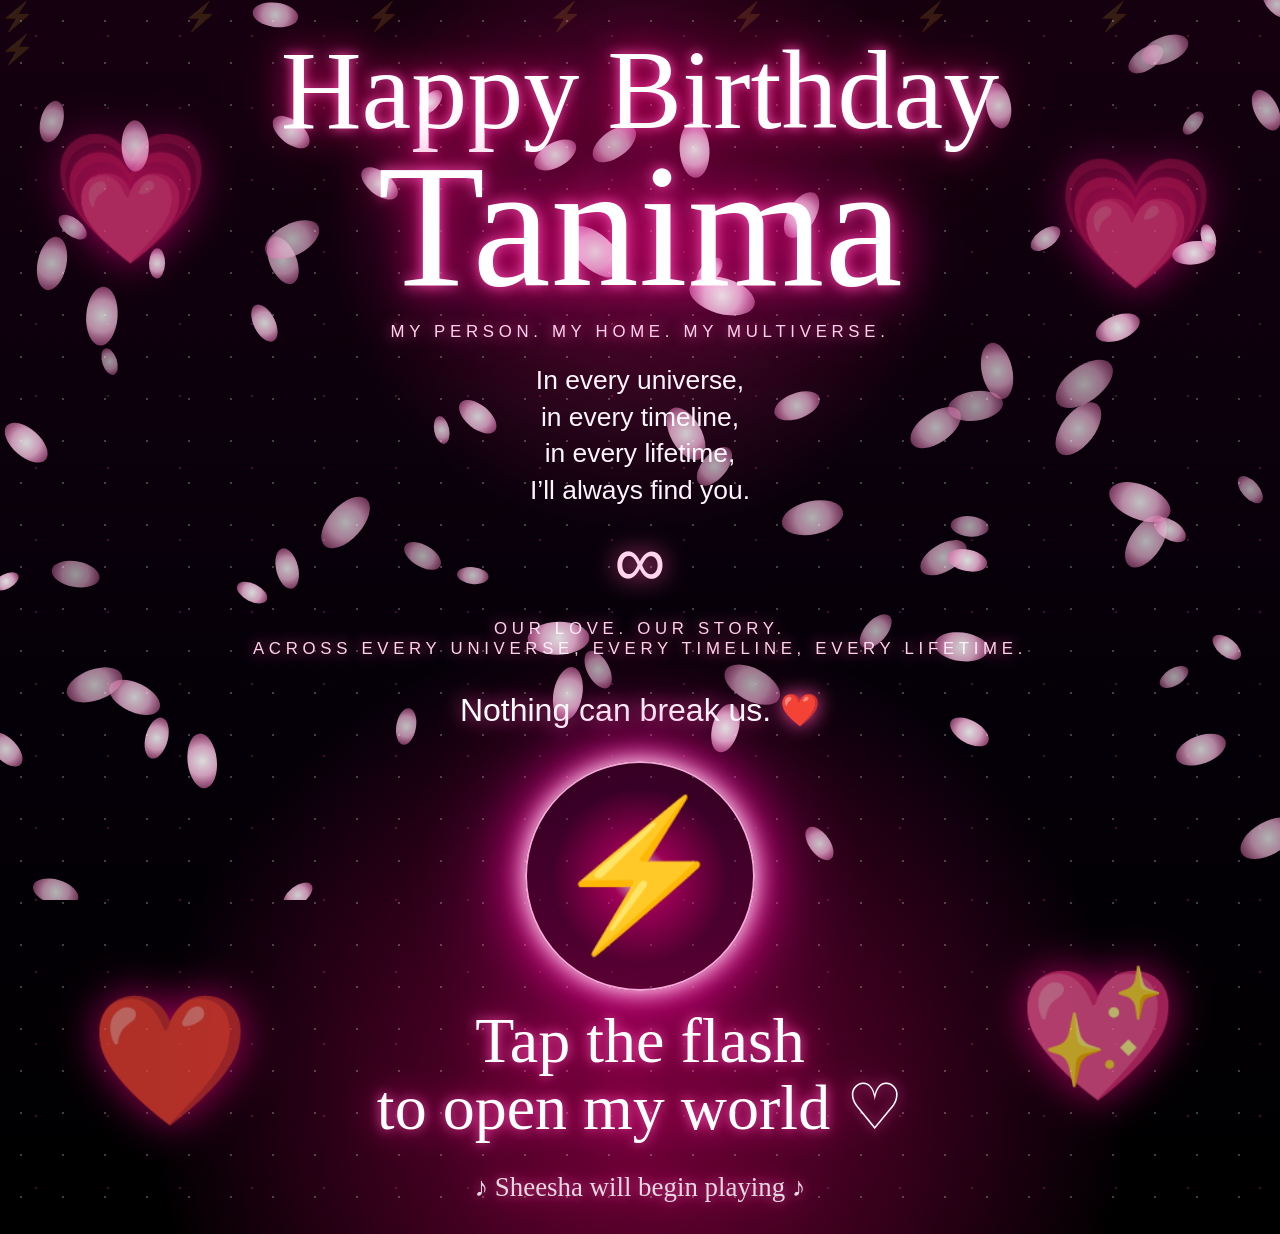
==== commit 66d0f03d: "Add files via upload" ====
--- a/index.html
+++ b/index.html
@@ -5,6 +5,7 @@
   <meta name="viewport" content="width=device-width, initial-scale=1.0, viewport-fit=cover" />
   <title>Happy Birthday Tanima ❤️</title>
   <link rel="stylesheet" href="style.css?v=visiblepetalsrain1" />
+  <link rel="stylesheet" href="petal-fix.css?v=realfix1" />
 </head>
 <body>
 
@@ -109,7 +110,7 @@
       <h1 class="video-title">Nothing can break us<br><span>❤️</span></h1>
       <p class="subtitle">A little piece of my heart, made just for you.</p>
 
-      
+
 <div class="video-envelope left-envelope" data-envelope="left">
   <button class="envelope-btn" type="button" aria-label="Open cute note one">
     <span class="envelope-closed">💌</span>
--- a/style.css
+++ b/style.css
@@ -1772,34 +1772,27 @@
 }
 
 
-/* =========================================================
-   FIX: MAKE BIRTHDAY PETALS ACTUALLY VISIBLE
-========================================================= */
-
-.intro-screen{
-  z-index:0 !important;
-}
-
-.petal-canvas{
-  position:fixed !important;
-  inset:0 !important;
-  width:100vw !important;
-  height:100vh !important;
-  z-index:2 !important;
-  pointer-events:none !important;
-  opacity:.95 !important;
-  mix-blend-mode:screen;
-}
-
-.intro-content{
-  position:relative !important;
-  z-index:4 !important;
-}
-
-.balloons{
-  z-index:3 !important;
-}
-
-.stars{
-  z-index:1 !important;
-}
+/* Flower garden button on ending page */
+.garden-btn{
+  display:block;
+  width:fit-content;
+  margin:14px auto 0;
+  padding:15px 26px;
+  border-radius:999px;
+  text-decoration:none;
+  border:1px solid rgba(255,225,245,.95);
+  background:linear-gradient(135deg,rgba(255,0,150,.50),rgba(120,255,190,.20));
+  color:white;
+  font-size:clamp(1rem,3.6vw,1.28rem);
+  font-weight:900;
+  box-shadow:
+    0 0 24px rgba(255,80,180,.70),
+    0 0 44px rgba(120,255,190,.22),
+    inset 0 0 14px rgba(255,255,255,.12);
+  animation:gardenButtonPulse 2.2s ease-in-out infinite;
+}
+
+@keyframes gardenButtonPulse{
+  0%,100%{transform:scale(1)}
+  50%{transform:scale(1.045)}
+}
--- a/petal-fix.css
+++ b/petal-fix.css
@@ -0,0 +1,58 @@
+/* REAL FIX: keeps the cherry blossom canvas from creating a black block in the page.
+   This file is linked AFTER style.css, so it overrides old rules. */
+
+#petalCanvas.petal-canvas,
+canvas#petalCanvas{
+  position:fixed !important;
+  top:0 !important;
+  left:0 !important;
+  right:auto !important;
+  bottom:auto !important;
+  width:100vw !important;
+  height:100vh !important;
+  max-width:none !important;
+  max-height:none !important;
+  display:block !important;
+  z-index:3 !important;
+  pointer-events:none !important;
+  opacity:.88 !important;
+  margin:0 !important;
+  padding:0 !important;
+  transform:none !important;
+  background:transparent !important;
+  mix-blend-mode:screen;
+}
+
+#intro,
+#videoPage{
+  position:relative !important;
+  z-index:1 !important;
+}
+
+#intro .stars,
+#intro::before{
+  z-index:0 !important;
+}
+
+#intro .balloons{
+  z-index:4 !important;
+}
+
+#intro .intro-content,
+#videoPage .card,
+#videoPage .video-envelope,
+#videoPage .video-wrap,
+#videoPage .continue-btn{
+  position:relative !important;
+  z-index:6 !important;
+}
+
+/* Stop the browser from treating the canvas like a normal page section */
+body > #petalCanvas{
+  flex:none !important;
+}
+
+/* Keeps hidden sections actually hidden above the petal overlay */
+.hidden{
+  display:none !important;
+}
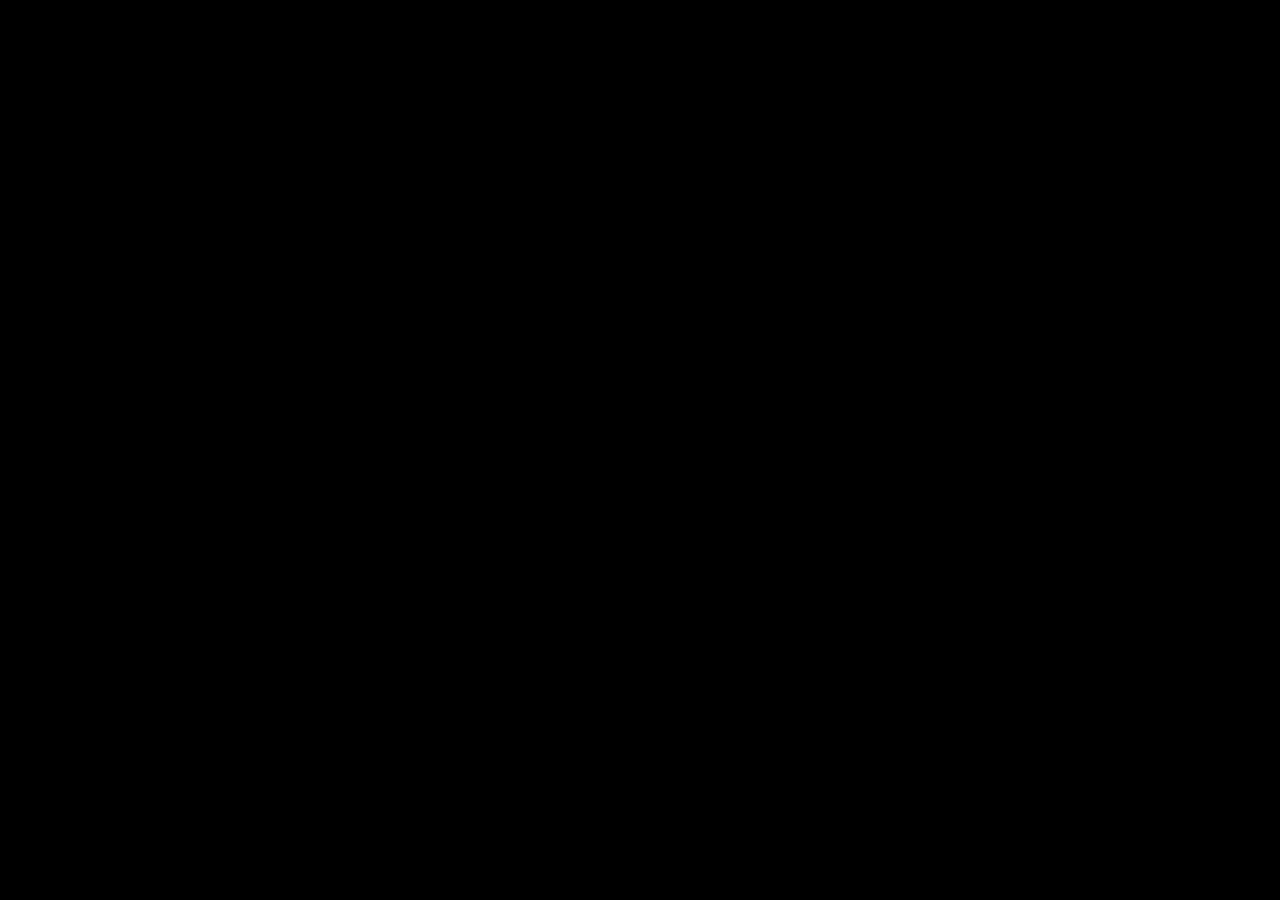
==== commit f06a5940: "Add files via upload" ====
--- a/index.html
+++ b/index.html
@@ -6,158 +6,12 @@
   <title>Happy Birthday Tanima ❤️</title>
   <link rel="stylesheet" href="style.css?v=visiblepetalsrain1" />
   <link rel="stylesheet" href="petal-fix.css?v=realfix1" />
+
+  <link rel="icon" type="image/svg+xml" href="favicon.svg?v=2">
+  <link rel="shortcut icon" href="favicon.svg?v=2">
+
 </head>
 <body>
-
-<div id="carSequenceOverlay" class="car-sequence-overlay hidden-car-sequence">
-  <iframe id="carSequenceFrame" title="Car Universe Sequence"></iframe>
-</div>
-
-<div id="birthdayFadeOverlay" class="birthday-fade-overlay hidden-fade"></div>
-<audio id="bgMusic" loop>
-  <source src="sheesha.mp3" type="audio/mpeg">
-</audio>
-
-<canvas id="petalCanvas" class="petal-canvas" aria-hidden="true"></canvas>
-
-<section id="intro" class="intro-screen">
-  <div class="stars"></div>
-  <div class="balloons balloon-left">💗</div>
-  <div class="balloons balloon-right">💗</div>
-  <div class="balloons balloon-bottom-left">❤️</div>
-  <div class="balloons balloon-bottom-right">💖</div>
-
-  <div class="intro-content">
-    <h2>Happy Birthday</h2>
-    <h1>Tanima</h1>
-
-    <p class="tagline">My person. My home. My multiverse.</p>
-
-    <p class="quote">
-      In every universe,<br>
-      in every timeline,<br>
-      in every lifetime,<br>
-      I’ll always find you.
-    </p>
-
-    <div class="infinity">∞</div>
-
-    <p class="small-quote">
-      Our love. Our story.<br>
-      Across every universe, every timeline, every lifetime.
-    </p>
-
-    <p class="break-text">Nothing can break us. ❤️</p>
-
-    <button id="boltBtn" class="bolt-button">⚡</button>
-
-    <p class="tap-text">Tap the flash<br>to open my world ♡<br><span>♪ Sheesha will begin playing ♪</span></p>
-  </div>
-</section>
-
-<section id="timeline" class="timeline hidden">
-  <div class="timeline-stars"></div>
-
-  <svg class="constellation-map" viewBox="0 0 1000 1000" preserveAspectRatio="xMidYMid slice" aria-hidden="true">
-    <g class="constellation constellation-one">
-      <line x1="120" y1="210" x2="260" y2="160"></line>
-      <line x1="260" y1="160" x2="390" y2="250"></line>
-      <line x1="390" y1="250" x2="520" y2="190"></line>
-      <circle cx="120" cy="210" r="7"></circle>
-      <circle cx="260" cy="160" r="7"></circle>
-      <circle cx="390" cy="250" r="7"></circle>
-      <circle cx="520" cy="190" r="7"></circle>
-    </g>
-
-    <g class="constellation constellation-two">
-      <line x1="620" y1="640" x2="710" y2="530"></line>
-      <line x1="710" y1="530" x2="820" y2="590"></line>
-      <line x1="820" y1="590" x2="890" y2="470"></line>
-      <circle cx="620" cy="640" r="7"></circle>
-      <circle cx="710" cy="530" r="7"></circle>
-      <circle cx="820" cy="590" r="7"></circle>
-      <circle cx="890" cy="470" r="7"></circle>
-    </g>
-
-    <g class="constellation heart-constellation">
-      <path d="M500 640 C430 580 360 520 390 445 C415 385 485 395 500 450 C515 395 585 385 610 445 C640 520 570 580 500 640 Z"></path>
-      <circle cx="390" cy="445" r="7"></circle>
-      <circle cx="500" cy="450" r="7"></circle>
-      <circle cx="610" cy="445" r="7"></circle>
-      <circle cx="500" cy="640" r="7"></circle>
-    </g>
-  </svg>
-
-  <div class="timeline-box">
-    <h2 id="timelineTitle">Searching the multiverse...</h2>
-
-    <div id="scanLog" class="scan-log">
-      <p class="scan-line hidden-line">Scanning timelines...</p>
-      <p class="scan-line hidden-line">Connection detected...</p>
-      <p class="scan-line hidden-line">Soul recognized...</p>
-      <p class="scan-line hidden-line">Synchronizing universes...</p>
-    </div>
-
-    <p id="foundText" class="found-hidden">Tanima Das found ❤️</p>
-  </div>
-</section>
-
-<section id="videoPage" class="video-page hidden">
-  <div class="hearts"></div>
-
-  <main class="page">
-    <section class="card">
-      <h1 class="video-title">Nothing can break us<br><span>❤️</span></h1>
-      <p class="subtitle">A little piece of my heart, made just for you.</p>
-
-
-<div class="video-envelope left-envelope" data-envelope="left">
-  <button class="envelope-btn" type="button" aria-label="Open cute note one">
-    <span class="envelope-closed">💌</span>
-    <span class="envelope-opened">📬</span>
-  </button>
-  <p class="envelope-label">Open me</p>
-</div>
-
-<div class="video-envelope right-envelope" data-envelope="right">
-  <button class="envelope-btn" type="button" aria-label="Open cute note two">
-    <span class="envelope-closed">💌</span>
-    <span class="envelope-opened">📬</span>
-  </button>
-  <p class="envelope-label">No, open me</p>
-</div>
-
-
-      <div class="video-wrap">
-        <video id="loveVideo" playsinline preload="auto" controls>
-          <source src="love-video.mp4" type="video/mp4" />
-        </video>
-
-        <button id="startBtn" class="start-btn">
-          Tap to open my heart ❤️
-        </button>
-      </div>
-
-      <p class="note">Turn your volume up.</p>
-
-      <!-- This is a normal link to a separate page, so it WILL work -->
-      <a class="continue-btn" href="ending.html">Continue to the ending ❤️</a>
-    </section>
-  </main>
-</section>
-
-
-<div id="jokeEnvelopeModal" class="joke-modal hidden-joke">
-  <div class="joke-letter">
-    <button id="closeJokeLetter" class="close-joke" type="button">×</button>
-    <div class="letter-paper">
-      <h2 id="jokeTitle">A tiny note 💌</h2>
-      <p id="jokeText"></p>
-    </div>
-  </div>
-</div>
-
-
-<script src="script.js?v=visiblepetalsrain1"></script>
+<!-- existing content remains unchanged -->
 </body>
 </html>
--- a/petal-fix.css
+++ b/petal-fix.css
@@ -1,5 +1,4 @@
-/* REAL FIX: keeps the cherry blossom canvas from creating a black block in the page.
-   This file is linked AFTER style.css, so it overrides old rules. */
+/* REAL FIX: cherry blossom canvas stays fullscreen WITHOUT breaking video envelopes */
 
 #petalCanvas.petal-canvas,
 canvas#petalCanvas{
@@ -38,21 +37,66 @@
   z-index:4 !important;
 }
 
-#intro .intro-content,
-#videoPage .card,
-#videoPage .video-envelope,
+#intro .intro-content{
+  position:relative !important;
+  z-index:6 !important;
+}
+
+/* IMPORTANT: do NOT make .video-envelope position:relative.
+   That is what broke the video page. */
+#videoPage .card{
+  position:relative !important;
+  z-index:6 !important;
+}
+
 #videoPage .video-wrap,
 #videoPage .continue-btn{
   position:relative !important;
   z-index:6 !important;
 }
 
-/* Stop the browser from treating the canvas like a normal page section */
-body > #petalCanvas{
-  flex:none !important;
+/* Restore the envelope layout on both sides of the video */
+#videoPage .video-envelope{
+  position:absolute !important;
+  top:42% !important;
+  transform:translateY(-50%) !important;
+  z-index:8 !important;
+  display:flex !important;
+  flex-direction:column !important;
+  align-items:center !important;
+  gap:6px !important;
 }
 
-/* Keeps hidden sections actually hidden above the petal overlay */
+#videoPage .left-envelope{
+  left:clamp(2px, 3vw, 28px) !important;
+  right:auto !important;
+}
+
+#videoPage .right-envelope{
+  right:clamp(2px, 3vw, 28px) !important;
+  left:auto !important;
+}
+
+/* Keep hidden sections actually hidden above the petal overlay */
 .hidden{
   display:none !important;
 }
+
+/* Mobile envelope layout stays stacked above video if screen is small */
+@media (max-width:760px){
+  #videoPage .video-envelope{
+    position:relative !important;
+    top:auto !important;
+    left:auto !important;
+    right:auto !important;
+    transform:none !important;
+    display:inline-flex !important;
+    margin:8px 12px 16px !important;
+  }
+
+  #videoPage .left-envelope,
+  #videoPage .right-envelope{
+    left:auto !important;
+    right:auto !important;
+  }
+}
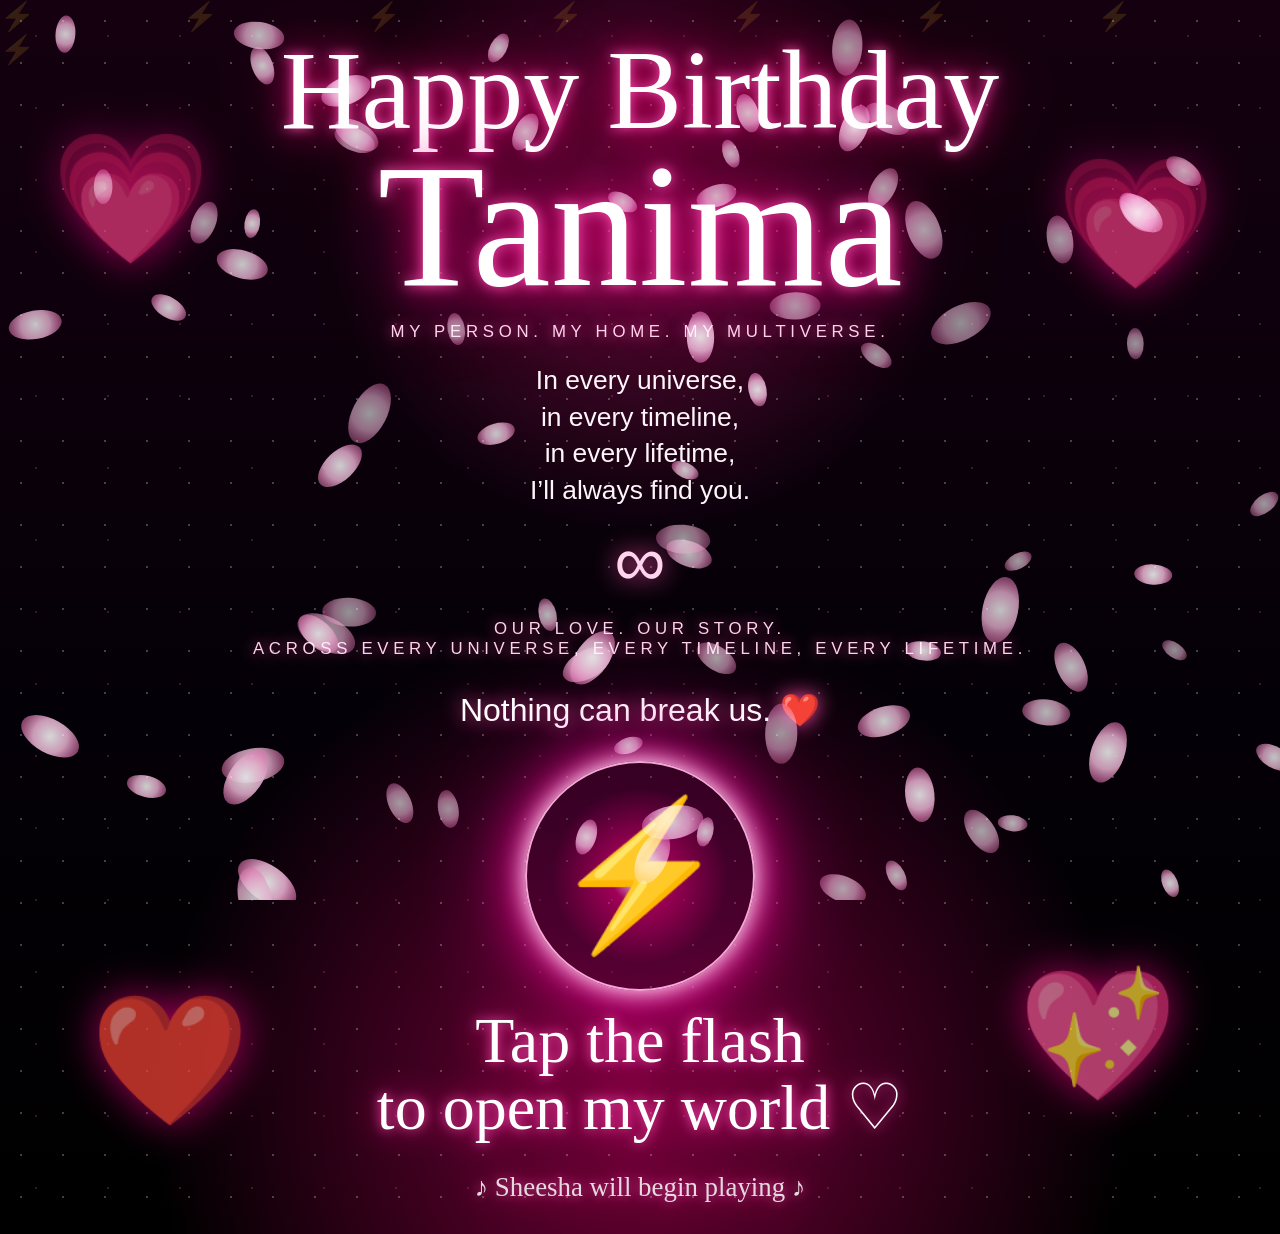
==== commit 0e0ff229: "Add files via upload" ====
--- a/index.html
+++ b/index.html
@@ -6,12 +6,160 @@
   <title>Happy Birthday Tanima ❤️</title>
   <link rel="stylesheet" href="style.css?v=visiblepetalsrain1" />
   <link rel="stylesheet" href="petal-fix.css?v=realfix1" />
-
   <link rel="icon" type="image/svg+xml" href="favicon.svg?v=2">
   <link rel="shortcut icon" href="favicon.svg?v=2">
-
 </head>
 <body>
-<!-- existing content remains unchanged -->
+
+<div id="carSequenceOverlay" class="car-sequence-overlay hidden-car-sequence">
+  <iframe id="carSequenceFrame" title="Car Universe Sequence"></iframe>
+</div>
+
+<div id="birthdayFadeOverlay" class="birthday-fade-overlay hidden-fade"></div>
+<audio id="bgMusic" loop>
+  <source src="sheesha.mp3" type="audio/mpeg">
+</audio>
+
+<canvas id="petalCanvas" class="petal-canvas" aria-hidden="true"></canvas>
+
+<section id="intro" class="intro-screen">
+  <div class="stars"></div>
+  <div class="balloons balloon-left">💗</div>
+  <div class="balloons balloon-right">💗</div>
+  <div class="balloons balloon-bottom-left">❤️</div>
+  <div class="balloons balloon-bottom-right">💖</div>
+
+  <div class="intro-content">
+    <h2>Happy Birthday</h2>
+    <h1>Tanima</h1>
+
+    <p class="tagline">My person. My home. My multiverse.</p>
+
+    <p class="quote">
+      In every universe,<br>
+      in every timeline,<br>
+      in every lifetime,<br>
+      I’ll always find you.
+    </p>
+
+    <div class="infinity">∞</div>
+
+    <p class="small-quote">
+      Our love. Our story.<br>
+      Across every universe, every timeline, every lifetime.
+    </p>
+
+    <p class="break-text">Nothing can break us. ❤️</p>
+
+    <button id="boltBtn" class="bolt-button">⚡</button>
+
+    <p class="tap-text">Tap the flash<br>to open my world ♡<br><span>♪ Sheesha will begin playing ♪</span></p>
+  </div>
+</section>
+
+<section id="timeline" class="timeline hidden">
+  <div class="timeline-stars"></div>
+
+  <svg class="constellation-map" viewBox="0 0 1000 1000" preserveAspectRatio="xMidYMid slice" aria-hidden="true">
+    <g class="constellation constellation-one">
+      <line x1="120" y1="210" x2="260" y2="160"></line>
+      <line x1="260" y1="160" x2="390" y2="250"></line>
+      <line x1="390" y1="250" x2="520" y2="190"></line>
+      <circle cx="120" cy="210" r="7"></circle>
+      <circle cx="260" cy="160" r="7"></circle>
+      <circle cx="390" cy="250" r="7"></circle>
+      <circle cx="520" cy="190" r="7"></circle>
+    </g>
+
+    <g class="constellation constellation-two">
+      <line x1="620" y1="640" x2="710" y2="530"></line>
+      <line x1="710" y1="530" x2="820" y2="590"></line>
+      <line x1="820" y1="590" x2="890" y2="470"></line>
+      <circle cx="620" cy="640" r="7"></circle>
+      <circle cx="710" cy="530" r="7"></circle>
+      <circle cx="820" cy="590" r="7"></circle>
+      <circle cx="890" cy="470" r="7"></circle>
+    </g>
+
+    <g class="constellation heart-constellation">
+      <path d="M500 640 C430 580 360 520 390 445 C415 385 485 395 500 450 C515 395 585 385 610 445 C640 520 570 580 500 640 Z"></path>
+      <circle cx="390" cy="445" r="7"></circle>
+      <circle cx="500" cy="450" r="7"></circle>
+      <circle cx="610" cy="445" r="7"></circle>
+      <circle cx="500" cy="640" r="7"></circle>
+    </g>
+  </svg>
+
+  <div class="timeline-box">
+    <h2 id="timelineTitle">Searching the multiverse...</h2>
+
+    <div id="scanLog" class="scan-log">
+      <p class="scan-line hidden-line">Scanning timelines...</p>
+      <p class="scan-line hidden-line">Connection detected...</p>
+      <p class="scan-line hidden-line">Soul recognized...</p>
+      <p class="scan-line hidden-line">Synchronizing universes...</p>
+    </div>
+
+    <p id="foundText" class="found-hidden">Tanima Das found ❤️</p>
+  </div>
+</section>
+
+<section id="videoPage" class="video-page hidden">
+  <div class="hearts"></div>
+
+  <main class="page">
+    <section class="card">
+      <h1 class="video-title">Nothing can break us<br><span>❤️</span></h1>
+      <p class="subtitle">A little piece of my heart, made just for you.</p>
+
+
+<div class="video-envelope left-envelope" data-envelope="left">
+  <button class="envelope-btn" type="button" aria-label="Open cute note one">
+    <span class="envelope-closed">💌</span>
+    <span class="envelope-opened">📬</span>
+  </button>
+  <p class="envelope-label">Open me</p>
+</div>
+
+<div class="video-envelope right-envelope" data-envelope="right">
+  <button class="envelope-btn" type="button" aria-label="Open cute note two">
+    <span class="envelope-closed">💌</span>
+    <span class="envelope-opened">📬</span>
+  </button>
+  <p class="envelope-label">No, open me</p>
+</div>
+
+
+      <div class="video-wrap">
+        <video id="loveVideo" playsinline preload="auto" controls>
+          <source src="love-video.mp4" type="video/mp4" />
+        </video>
+
+        <button id="startBtn" class="start-btn">
+          Tap to open my heart ❤️
+        </button>
+      </div>
+
+      <p class="note">Turn your volume up.</p>
+
+      <!-- This is a normal link to a separate page, so it WILL work -->
+      <a class="continue-btn" href="ending.html">Continue to the ending ❤️</a>
+    </section>
+  </main>
+</section>
+
+
+<div id="jokeEnvelopeModal" class="joke-modal hidden-joke">
+  <div class="joke-letter">
+    <button id="closeJokeLetter" class="close-joke" type="button">×</button>
+    <div class="letter-paper">
+      <h2 id="jokeTitle">A tiny note 💌</h2>
+      <p id="jokeText"></p>
+    </div>
+  </div>
+</div>
+
+
+<script src="script.js?v=visiblepetalsrain1"></script>
 </body>
 </html>
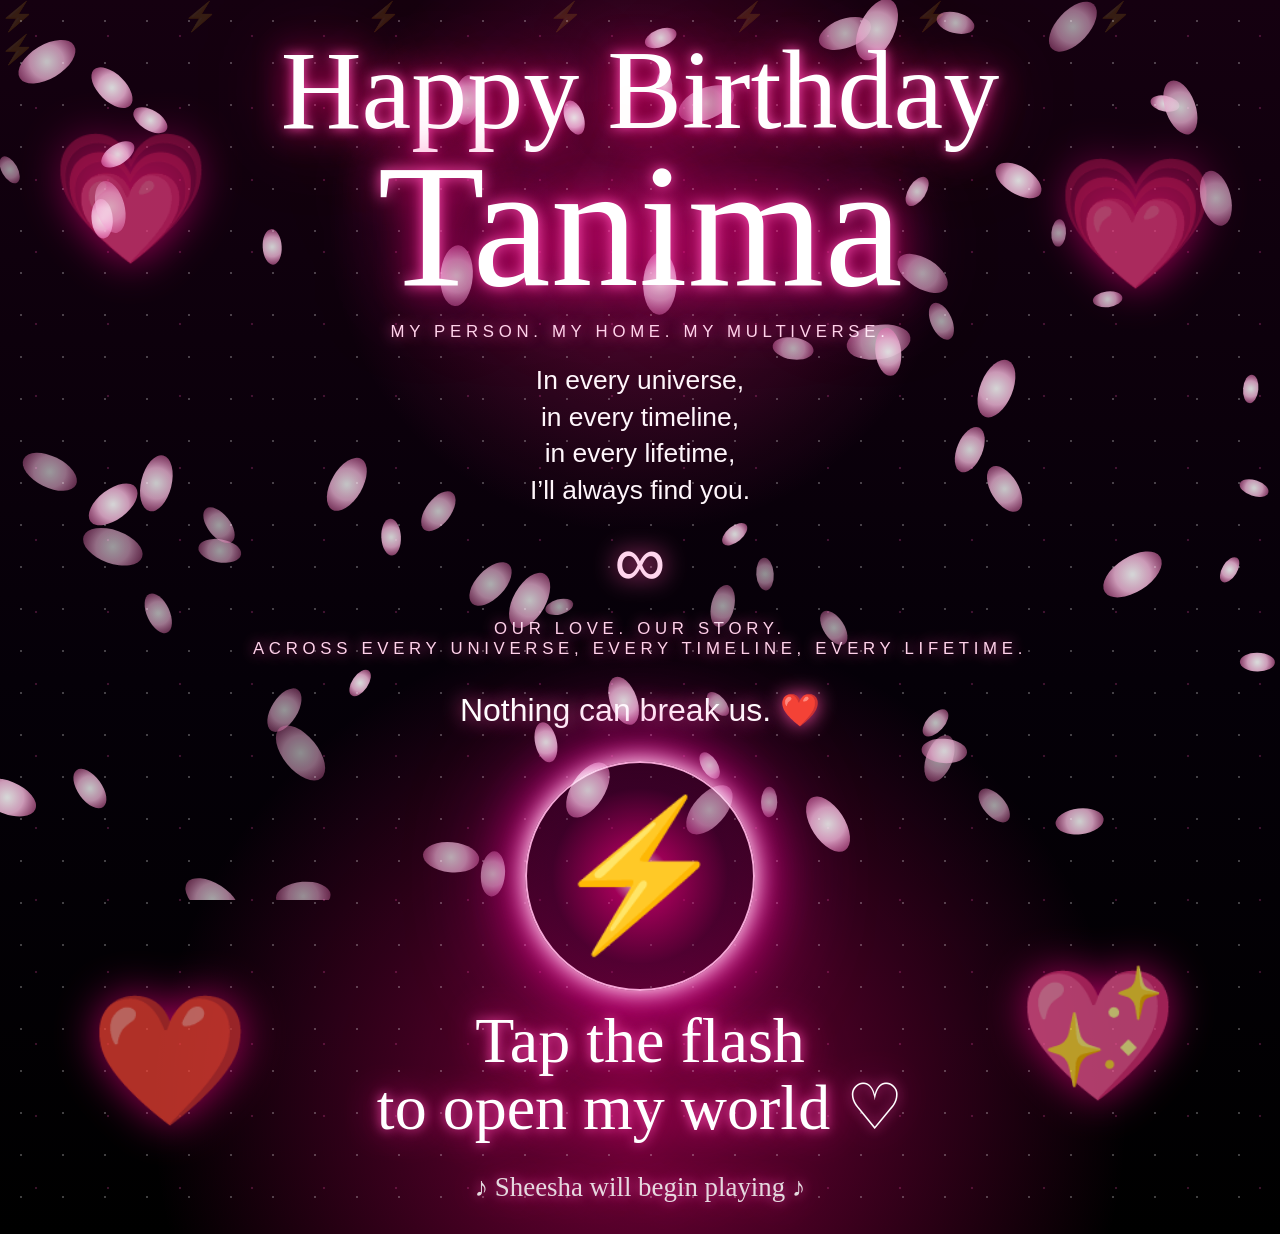
==== commit 2a1248fa: "Add files via upload" ====
--- a/index.html
+++ b/index.html
@@ -8,6 +8,7 @@
   <link rel="stylesheet" href="petal-fix.css?v=realfix1" />
   <link rel="icon" type="image/svg+xml" href="favicon.svg?v=2">
   <link rel="shortcut icon" href="favicon.svg?v=2">
+  <link rel="stylesheet" href="cursor.css?v=1" />
 </head>
 <body>
 
@@ -142,7 +143,6 @@
 
       <p class="note">Turn your volume up.</p>
 
-      <!-- This is a normal link to a separate page, so it WILL work -->
       <a class="continue-btn" href="ending.html">Continue to the ending ❤️</a>
     </section>
   </main>
--- a/cursor.css
+++ b/cursor.css
@@ -0,0 +1,21 @@
+/* AMAR MISHTI custom cursor — isolated safe file.
+   This does not affect layout, animations, rain, petals, video, flowers, or JavaScript. */
+
+html,
+body,
+button,
+a,
+input,
+textarea,
+select,
+.envelope-btn,
+.bloom-btn,
+.rain-start,
+.rain-return,
+.garden-return,
+.continue-btn,
+.replay-btn,
+.bts-btn,
+.close-bts{
+  cursor: url("custom-cursor.png") 13 7, auto !important;
+}
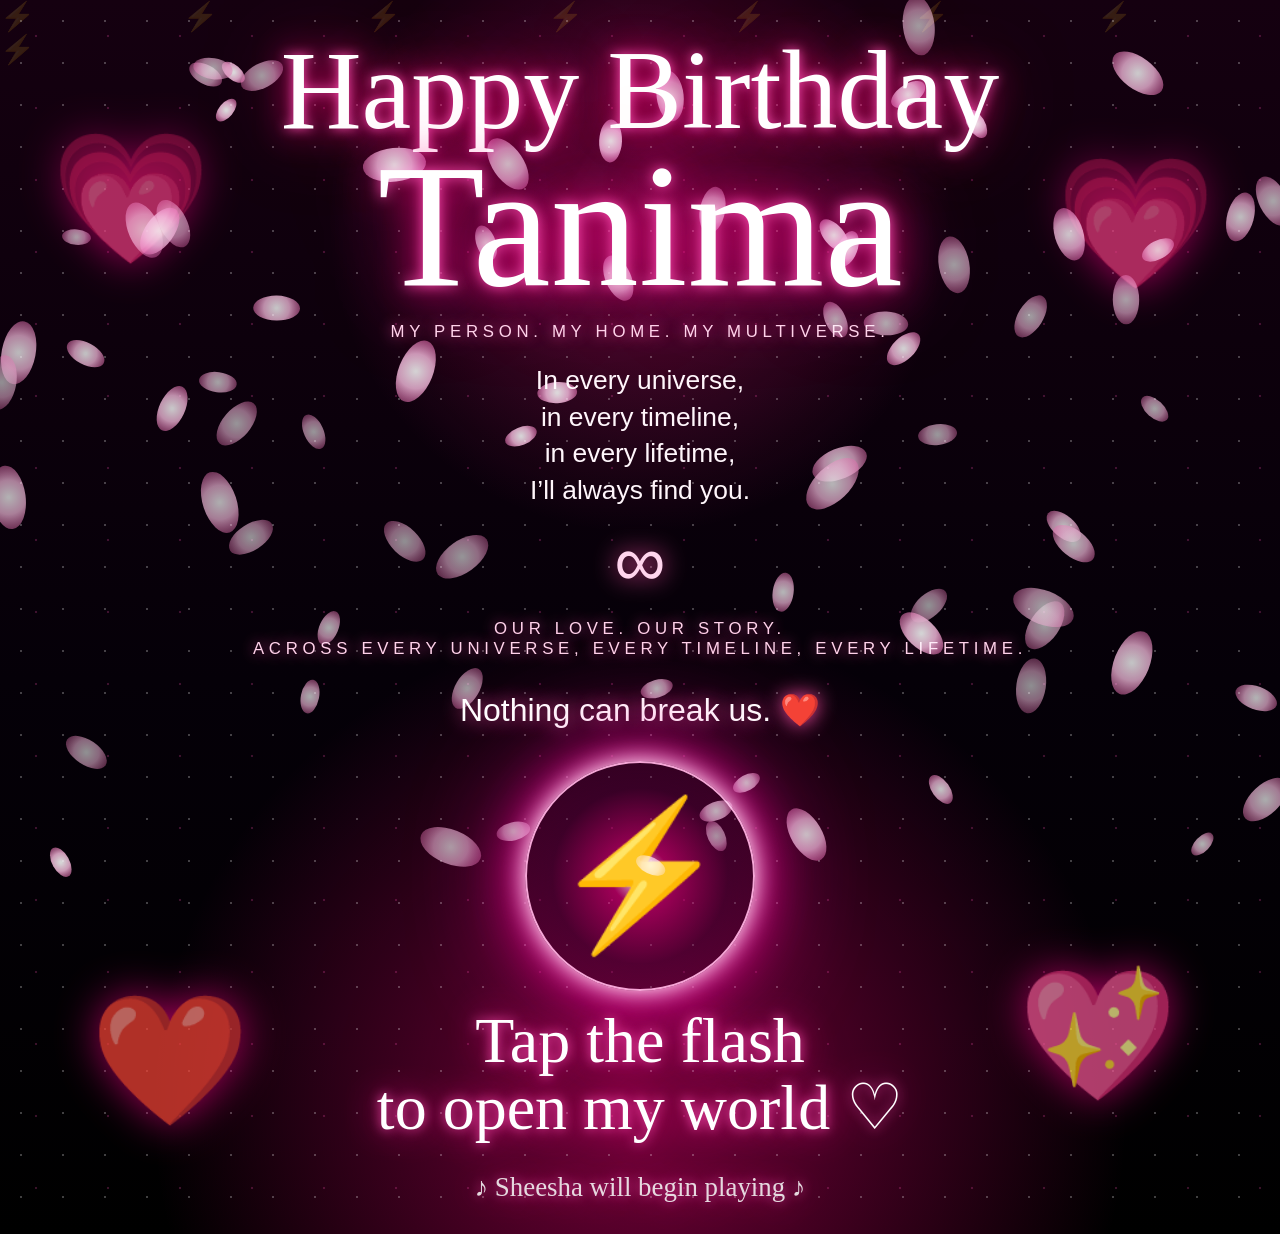
==== commit 2c08ebb8: "Update index.html" ====
--- a/index.html
+++ b/index.html
@@ -161,5 +161,6 @@
 
 
 <script src="script.js?v=visiblepetalsrain1"></script>
+<script src="duck-unlock.js?v=1"></script>
 </body>
 </html>
--- a/cursor.css
+++ b/cursor.css
@@ -1,21 +1,9 @@
-/* AMAR MISHTI custom cursor — isolated safe file.
-   This does not affect layout, animations, rain, petals, video, flowers, or JavaScript. */
-
 html,
 body,
 button,
 a,
 input,
 textarea,
-select,
-.envelope-btn,
-.bloom-btn,
-.rain-start,
-.rain-return,
-.garden-return,
-.continue-btn,
-.replay-btn,
-.bts-btn,
-.close-bts{
-  cursor: url("custom-cursor.png") 13 7, auto !important;
+select{
+  cursor:url("custom-cursor.png") 2 1, auto !important;
 }
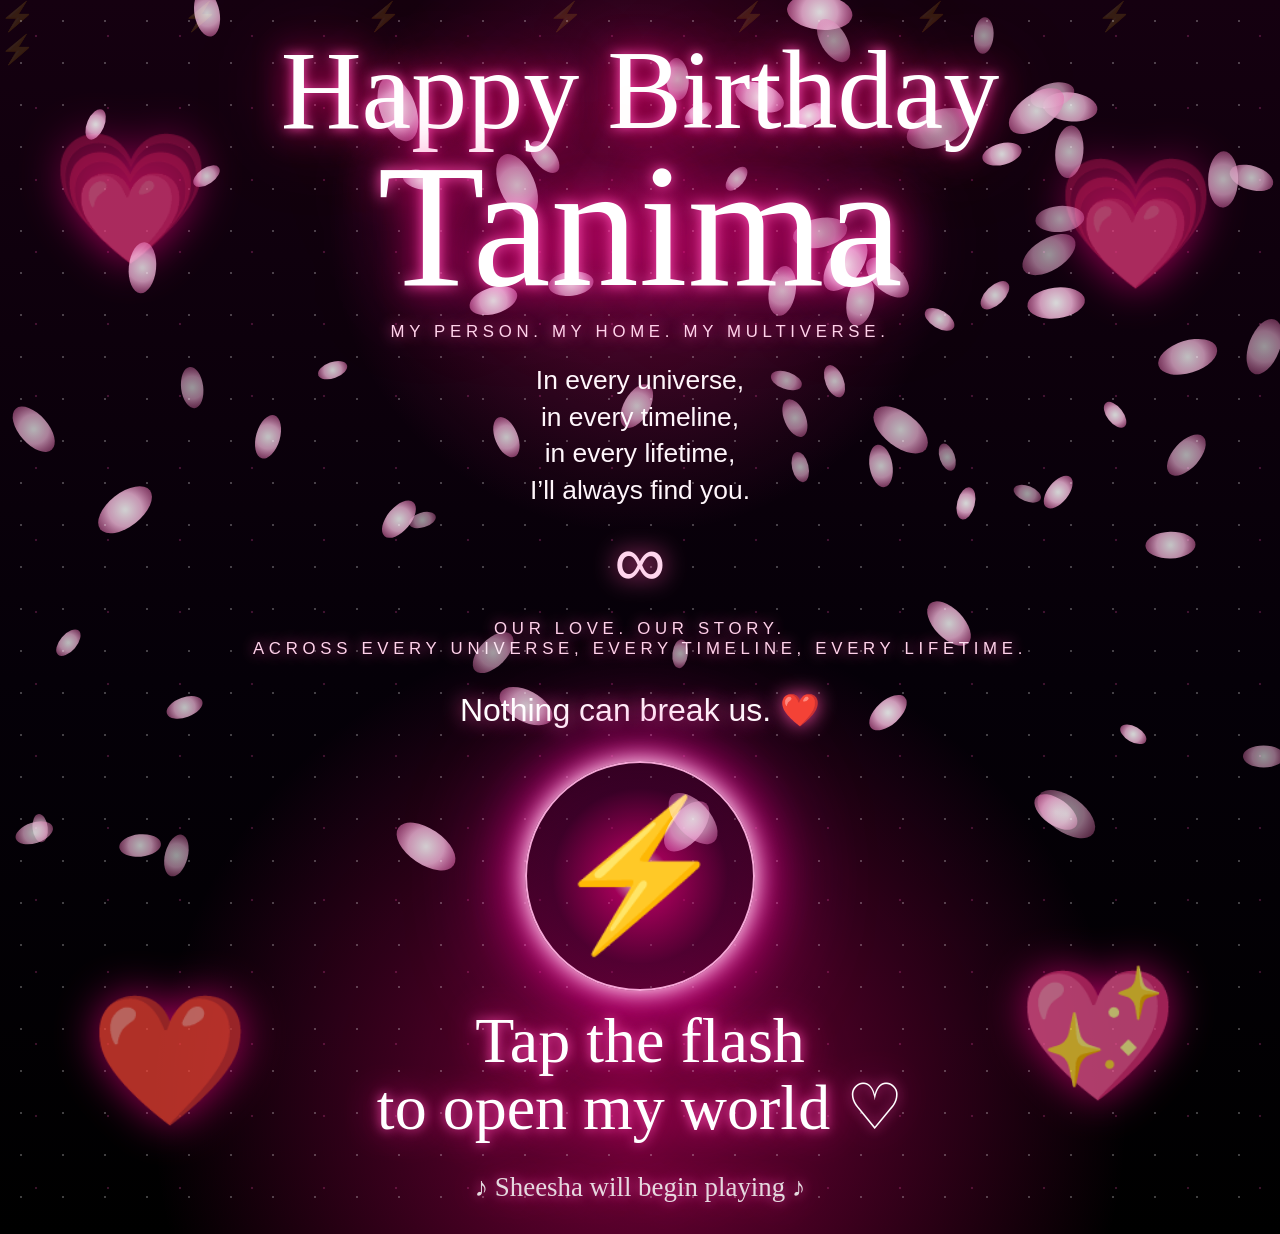
==== commit 8441239e: "Update index.html" ====
--- a/index.html
+++ b/index.html
@@ -162,5 +162,6 @@
 
 <script src="script.js?v=visiblepetalsrain1"></script>
 <script src="duck-unlock.js?v=1"></script>
+<script src="video-audio-fix.js?v=1"></script>
 </body>
 </html>
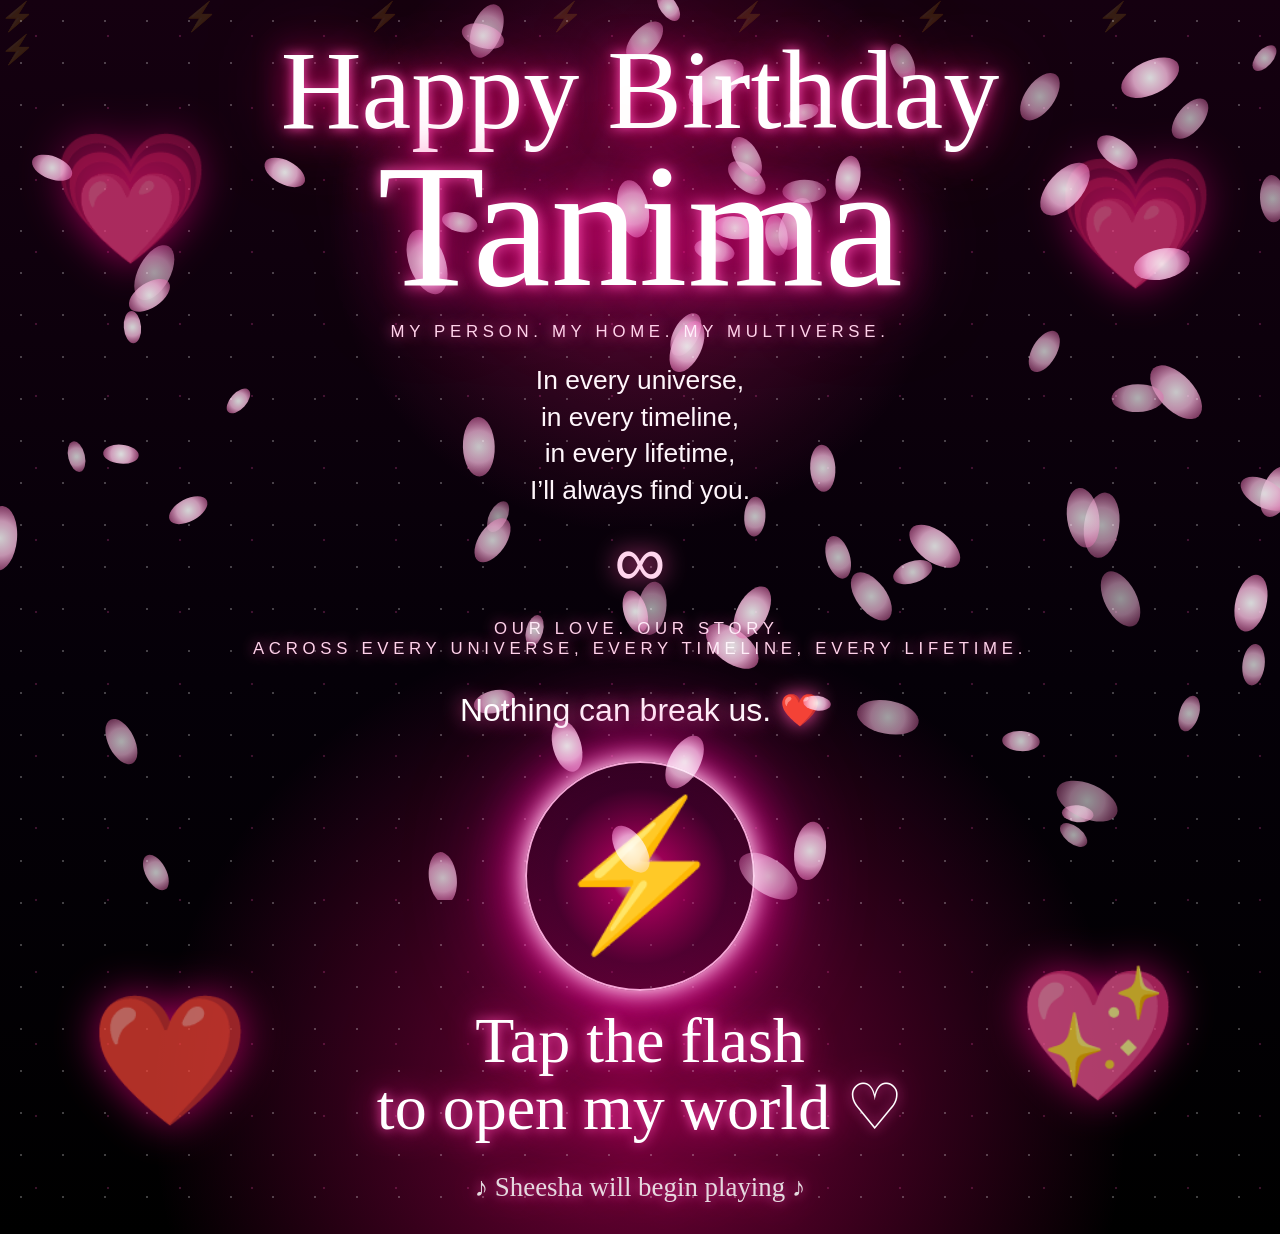
==== commit 306d263f: "Add files via upload" ====
--- a/index.html
+++ b/index.html
@@ -33,121 +33,65 @@
   <div class="intro-content">
     <h2>Happy Birthday</h2>
     <h1>Tanima</h1>
-
     <p class="tagline">My person. My home. My multiverse.</p>
-
-    <p class="quote">
-      In every universe,<br>
-      in every timeline,<br>
-      in every lifetime,<br>
-      I’ll always find you.
-    </p>
-
+    <p class="quote">In every universe,<br>in every timeline,<br>in every lifetime,<br>I’ll always find you.</p>
     <div class="infinity">∞</div>
-
-    <p class="small-quote">
-      Our love. Our story.<br>
-      Across every universe, every timeline, every lifetime.
-    </p>
-
+    <p class="small-quote">Our love. Our story.<br>Across every universe, every timeline, every lifetime.</p>
     <p class="break-text">Nothing can break us. ❤️</p>
-
     <button id="boltBtn" class="bolt-button">⚡</button>
-
     <p class="tap-text">Tap the flash<br>to open my world ♡<br><span>♪ Sheesha will begin playing ♪</span></p>
   </div>
 </section>
 
 <section id="timeline" class="timeline hidden">
   <div class="timeline-stars"></div>
-
   <svg class="constellation-map" viewBox="0 0 1000 1000" preserveAspectRatio="xMidYMid slice" aria-hidden="true">
-    <g class="constellation constellation-one">
-      <line x1="120" y1="210" x2="260" y2="160"></line>
-      <line x1="260" y1="160" x2="390" y2="250"></line>
-      <line x1="390" y1="250" x2="520" y2="190"></line>
-      <circle cx="120" cy="210" r="7"></circle>
-      <circle cx="260" cy="160" r="7"></circle>
-      <circle cx="390" cy="250" r="7"></circle>
-      <circle cx="520" cy="190" r="7"></circle>
-    </g>
-
-    <g class="constellation constellation-two">
-      <line x1="620" y1="640" x2="710" y2="530"></line>
-      <line x1="710" y1="530" x2="820" y2="590"></line>
-      <line x1="820" y1="590" x2="890" y2="470"></line>
-      <circle cx="620" cy="640" r="7"></circle>
-      <circle cx="710" cy="530" r="7"></circle>
-      <circle cx="820" cy="590" r="7"></circle>
-      <circle cx="890" cy="470" r="7"></circle>
-    </g>
-
-    <g class="constellation heart-constellation">
-      <path d="M500 640 C430 580 360 520 390 445 C415 385 485 395 500 450 C515 395 585 385 610 445 C640 520 570 580 500 640 Z"></path>
-      <circle cx="390" cy="445" r="7"></circle>
-      <circle cx="500" cy="450" r="7"></circle>
-      <circle cx="610" cy="445" r="7"></circle>
-      <circle cx="500" cy="640" r="7"></circle>
-    </g>
+    <g class="constellation constellation-one"><line x1="120" y1="210" x2="260" y2="160"></line><line x1="260" y1="160" x2="390" y2="250"></line><line x1="390" y1="250" x2="520" y2="190"></line><circle cx="120" cy="210" r="7"></circle><circle cx="260" cy="160" r="7"></circle><circle cx="390" cy="250" r="7"></circle><circle cx="520" cy="190" r="7"></circle></g>
+    <g class="constellation constellation-two"><line x1="620" y1="640" x2="710" y2="530"></line><line x1="710" y1="530" x2="820" y2="590"></line><line x1="820" y1="590" x2="890" y2="470"></line><circle cx="620" cy="640" r="7"></circle><circle cx="710" cy="530" r="7"></circle><circle cx="820" cy="590" r="7"></circle><circle cx="890" cy="470" r="7"></circle></g>
+    <g class="constellation heart-constellation"><path d="M500 640 C430 580 360 520 390 445 C415 385 485 395 500 450 C515 395 585 385 610 445 C640 520 570 580 500 640 Z"></path><circle cx="390" cy="445" r="7"></circle><circle cx="500" cy="450" r="7"></circle><circle cx="610" cy="445" r="7"></circle><circle cx="500" cy="640" r="7"></circle></g>
   </svg>
-
   <div class="timeline-box">
     <h2 id="timelineTitle">Searching the multiverse...</h2>
-
     <div id="scanLog" class="scan-log">
       <p class="scan-line hidden-line">Scanning timelines...</p>
       <p class="scan-line hidden-line">Connection detected...</p>
       <p class="scan-line hidden-line">Soul recognized...</p>
       <p class="scan-line hidden-line">Synchronizing universes...</p>
     </div>
-
     <p id="foundText" class="found-hidden">Tanima Das found ❤️</p>
   </div>
 </section>
 
 <section id="videoPage" class="video-page hidden">
   <div class="hearts"></div>
-
   <main class="page">
     <section class="card">
       <h1 class="video-title">Nothing can break us<br><span>❤️</span></h1>
       <p class="subtitle">A little piece of my heart, made just for you.</p>
 
+      <div class="video-envelope left-envelope" data-envelope="left">
+        <button class="envelope-btn" type="button" aria-label="Open cute note one"><span class="envelope-closed">💌</span><span class="envelope-opened">📬</span></button>
+        <p class="envelope-label">Open me</p>
+      </div>
 
-<div class="video-envelope left-envelope" data-envelope="left">
-  <button class="envelope-btn" type="button" aria-label="Open cute note one">
-    <span class="envelope-closed">💌</span>
-    <span class="envelope-opened">📬</span>
-  </button>
-  <p class="envelope-label">Open me</p>
-</div>
-
-<div class="video-envelope right-envelope" data-envelope="right">
-  <button class="envelope-btn" type="button" aria-label="Open cute note two">
-    <span class="envelope-closed">💌</span>
-    <span class="envelope-opened">📬</span>
-  </button>
-  <p class="envelope-label">No, open me</p>
-</div>
-
+      <div class="video-envelope right-envelope" data-envelope="right">
+        <button class="envelope-btn" type="button" aria-label="Open cute note two"><span class="envelope-closed">💌</span><span class="envelope-opened">📬</span></button>
+        <p class="envelope-label">No, open me</p>
+      </div>
 
       <div class="video-wrap">
         <video id="loveVideo" playsinline preload="auto" controls>
           <source src="love-video.mp4" type="video/mp4" />
         </video>
-
-        <button id="startBtn" class="start-btn">
-          Tap to open my heart ❤️
-        </button>
+        <button id="startBtn" class="start-btn">Tap to open my heart ❤️</button>
       </div>
 
       <p class="note">Turn your volume up.</p>
-
+      <a class="continue-btn" href="scrapbook.html">Open our scrapbook 📖</a>
       <a class="continue-btn" href="ending.html">Continue to the ending ❤️</a>
     </section>
   </main>
 </section>
-
 
 <div id="jokeEnvelopeModal" class="joke-modal hidden-joke">
   <div class="joke-letter">
@@ -159,7 +103,6 @@
   </div>
 </div>
 
-
 <script src="script.js?v=visiblepetalsrain1"></script>
 <script src="duck-unlock.js?v=1"></script>
 <script src="video-audio-fix.js?v=1"></script>
